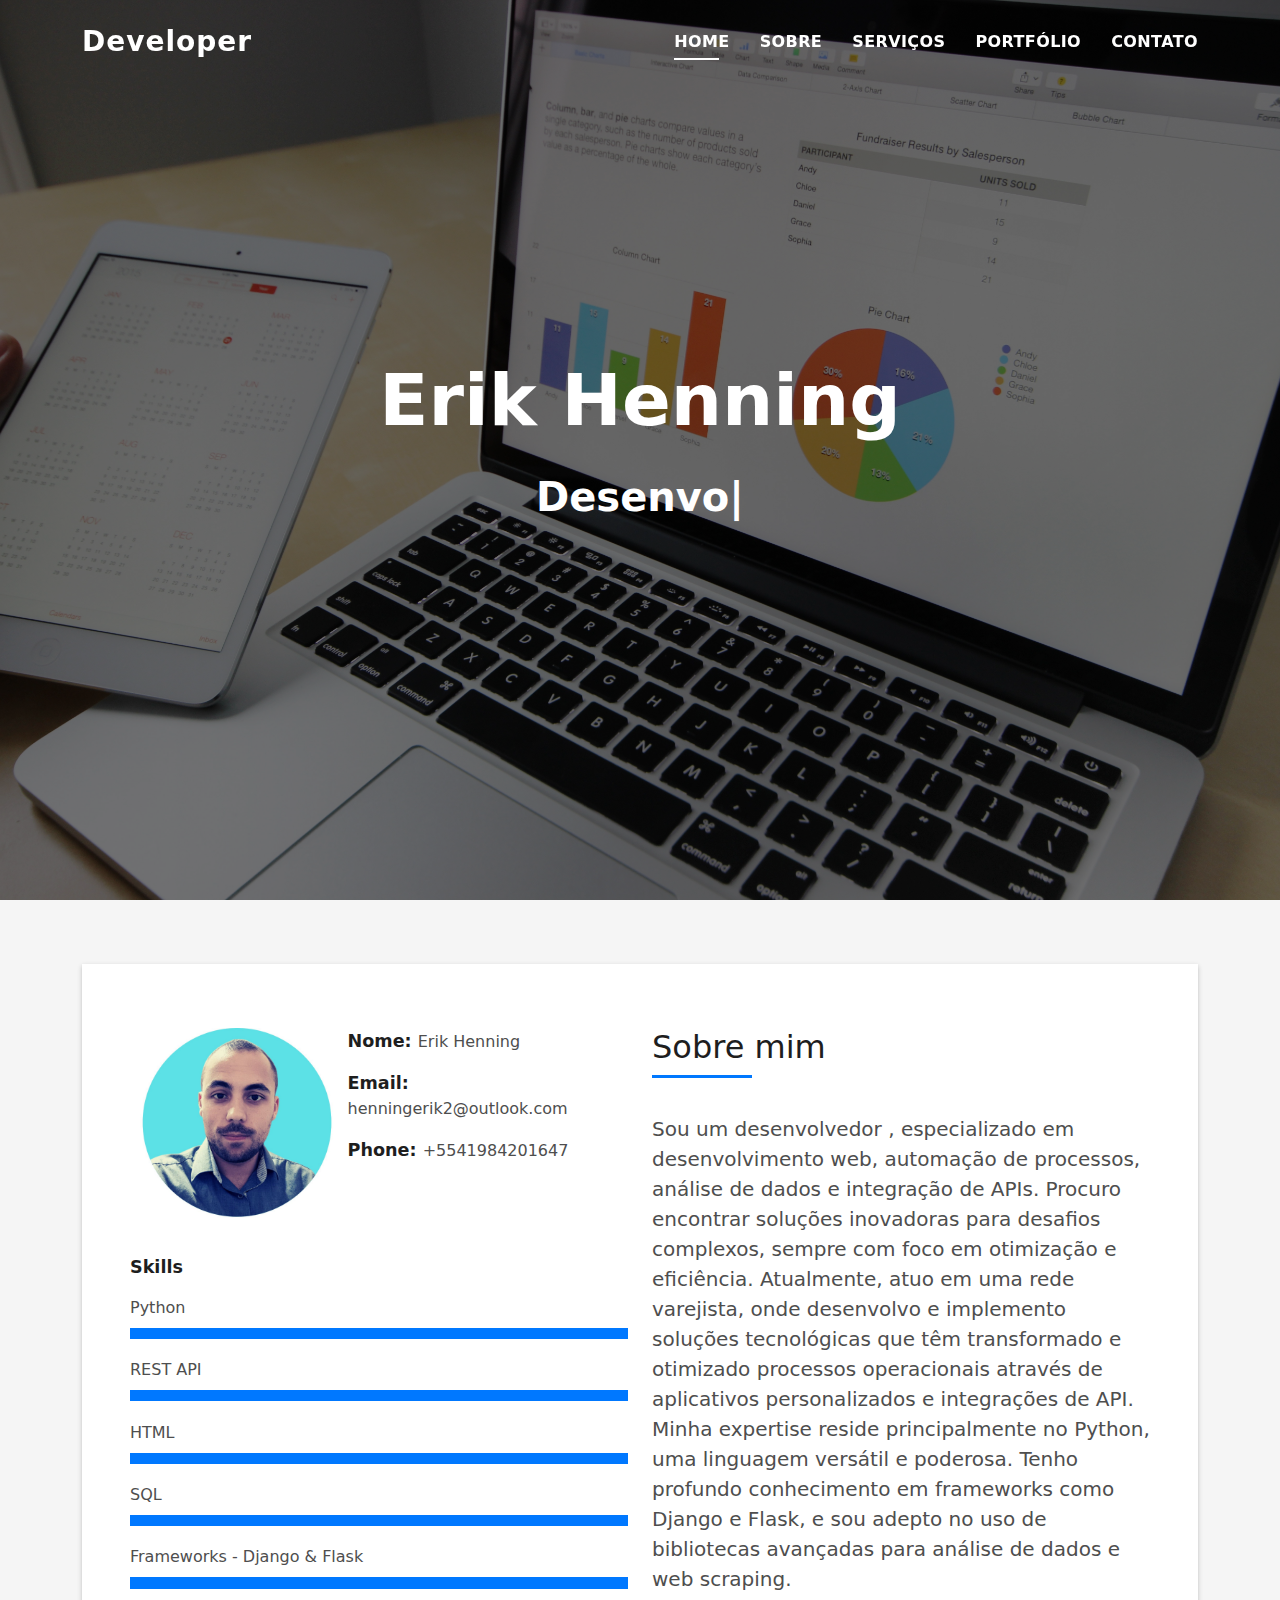
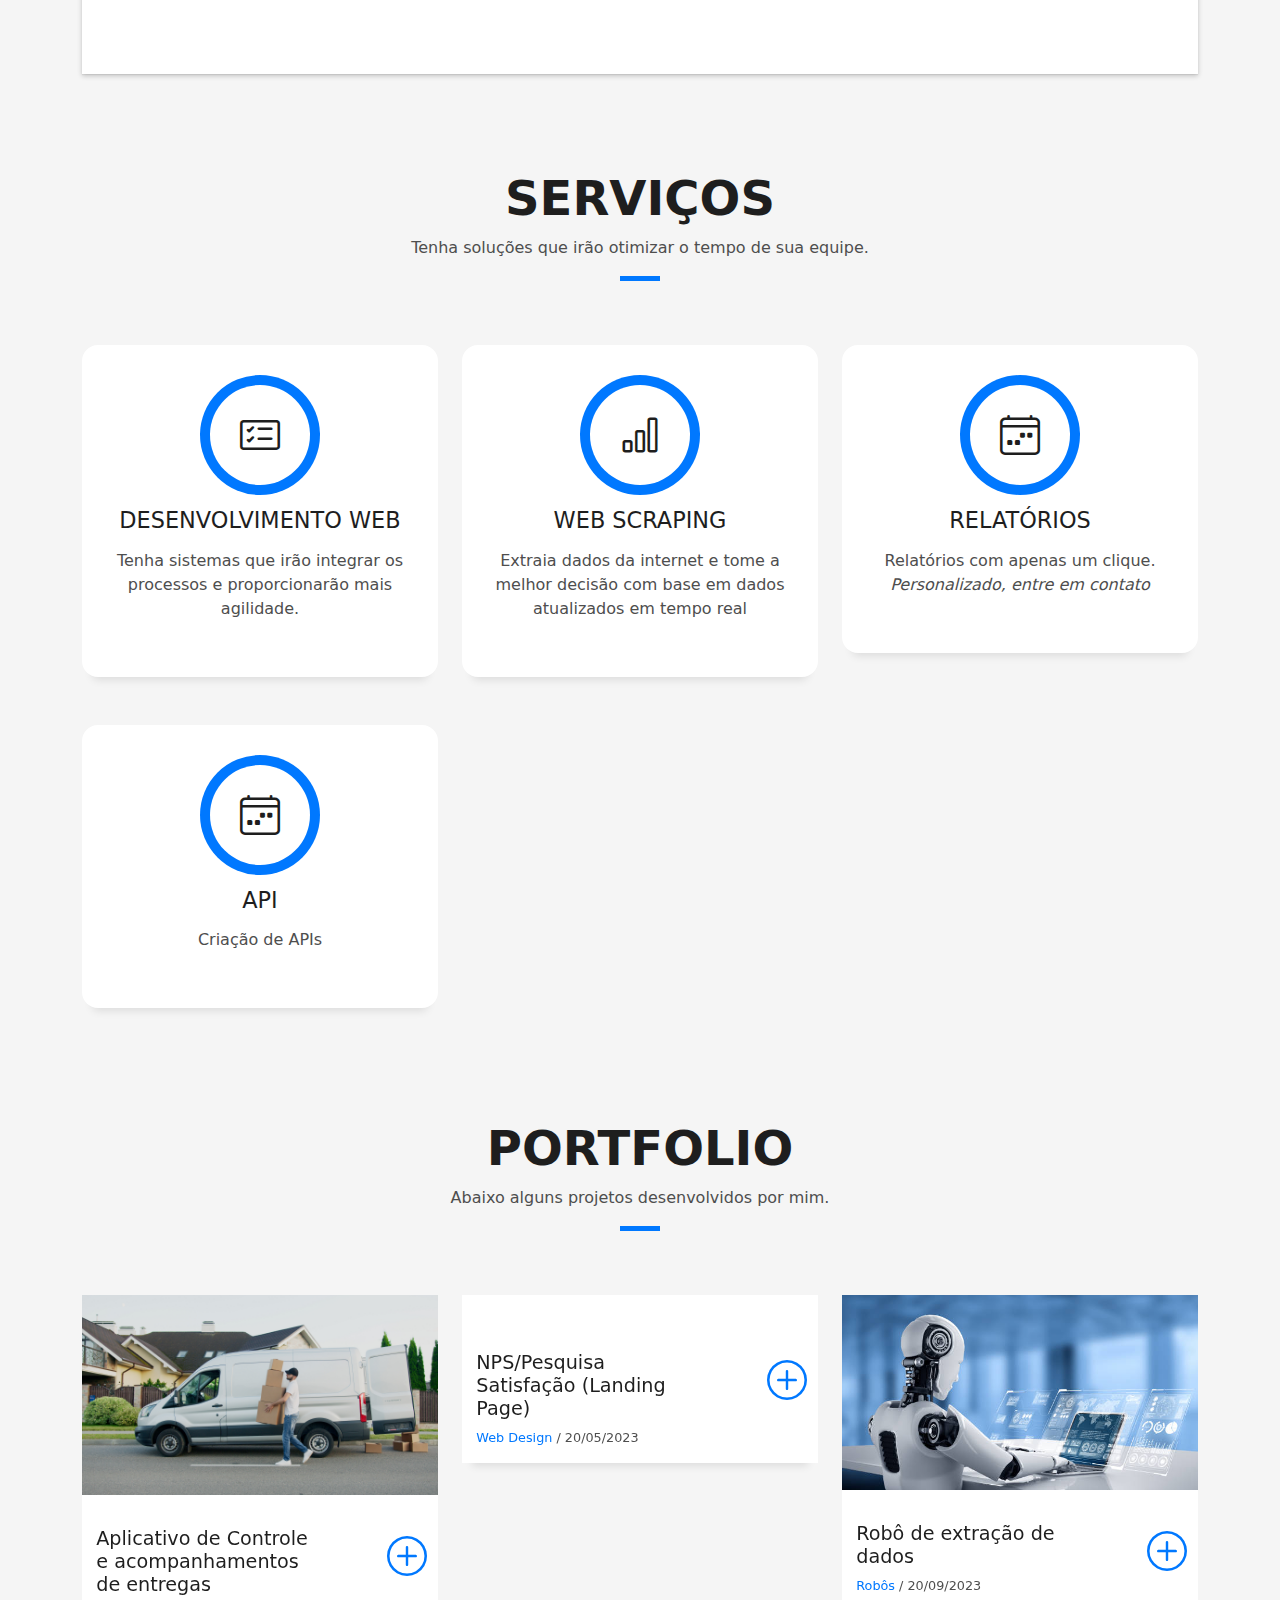
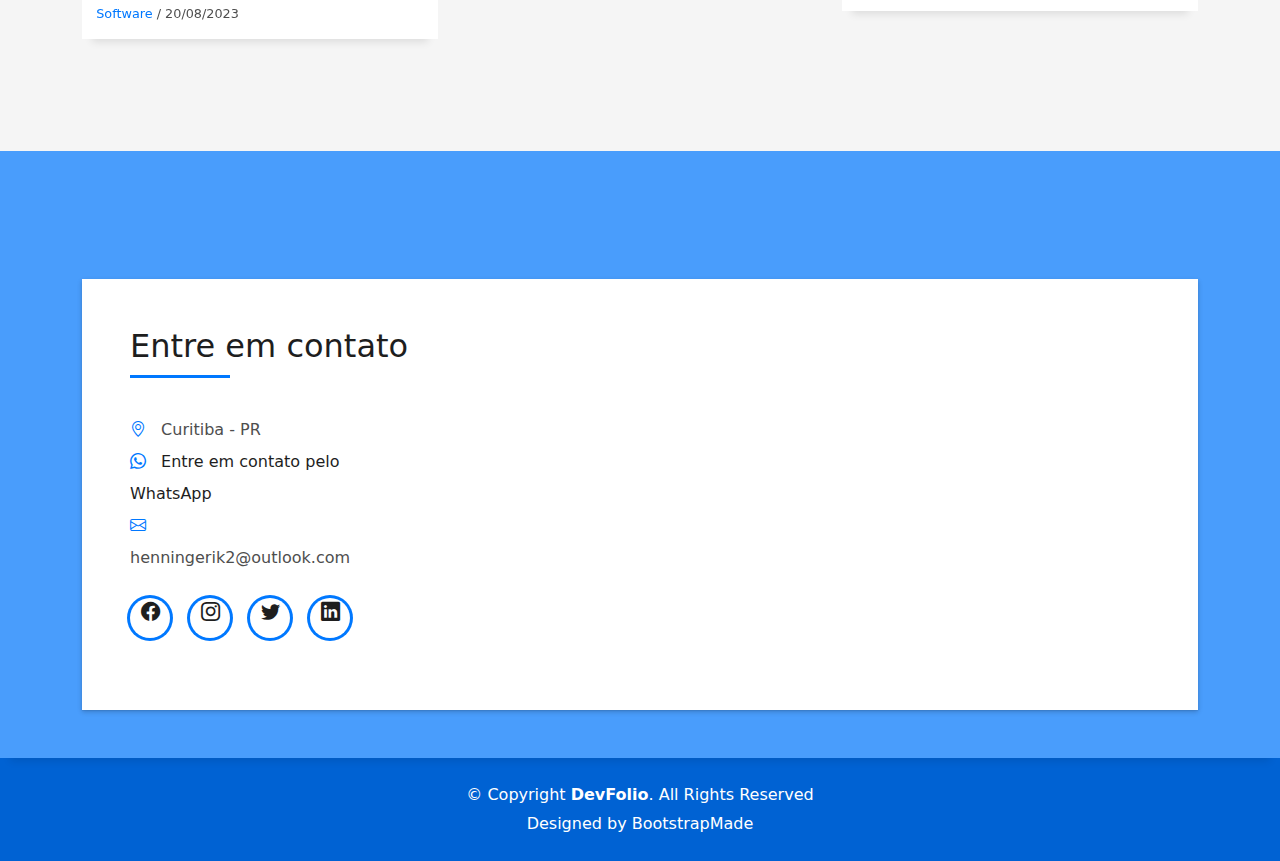
==== index.html @ 0f792263 "first commit" ====
<!DOCTYPE html>
<html lang="en">

<head>
  <meta charset="utf-8">
  <meta content="width=device-width, initial-scale=1.0" name="viewport">

  <title>Erik Henning</title>
  <meta content="" name="description">
  <meta content="" name="keywords">

  <!-- Favicons -->
  <link href="assets/img/favicon.png" rel="icon">
  <link href="assets/img/apple-touch-icon.png" rel="apple-touch-icon">

  <!-- Vendor CSS Files -->
  <link href="assets/vendor/bootstrap/css/bootstrap.min.css" rel="stylesheet">
  <link href="assets/vendor/bootstrap-icons/bootstrap-icons.css" rel="stylesheet">
  <link href="assets/vendor/glightbox/css/glightbox.min.css" rel="stylesheet">
  <link href="assets/vendor/swiper/swiper-bundle.min.css" rel="stylesheet">

  <!-- Template Main CSS File -->
  <link href="assets/css/style.css" rel="stylesheet">

  <!-- =======================================================
  * Template Name: DevFolio
  * Updated: Sep 18 2023 with Bootstrap v5.3.2
  * Template URL: https://bootstrapmade.com/devfolio-bootstrap-portfolio-html-template/
  * Author: BootstrapMade.com
  * License: https://bootstrapmade.com/license/
  ======================================================== -->
</head>

<body>

  <!-- ======= Header ======= -->
  <header id="header" class="fixed-top">
    <div class="container d-flex align-items-center justify-content-between">

      <h1 class="logo"><a href="index.html">Developer</a></h1>
      <!-- Uncomment below if you prefer to use an image logo -->
      <!-- <a href="index.html" class="logo"><img src="assets/img/logo.png" alt="" class="img-fluid"></a>-->

      <nav id="navbar" class="navbar">
        <ul>
          <li><a class="nav-link scrollto active" href="#hero">Home</a></li>
          <li><a class="nav-link scrollto" href="#about">Sobre</a></li>
          <li><a class="nav-link scrollto" href="#services">Serviços</a></li>
          <li><a class="nav-link scrollto " href="#work">Portfólio</a></li>
          <li><a class="nav-link scrollto" href="#contact">Contato</a></li>
        </ul>
        <i class="bi bi-list mobile-nav-toggle"></i>
      </nav><!-- .navbar -->

    </div>
  </header><!-- End Header -->

  <!-- ======= Hero Section ======= -->
  <div id="hero" class="hero route bg-image" style="background-image: url(assets/img/background_image.jpg)">
    <div class="overlay-itro"></div>
    <div class="hero-content display-table">
      <div class="table-cell">
        <div class="container">
          <!--<p class="display-6 color-d">Hello, world!</p>-->
          <h1 class="hero-title mb-4">Erik Henning</h1>
          <p class="hero-subtitle"><span class="typed" data-typed-items="Desenvolvimento de Softwares, Automações, Web Scraping"></span></p>
          <!-- <p class="pt-3"><a class="btn btn-primary btn js-scroll px-4" href="#about" role="button">Learn More</a></p> -->
        </div>
      </div>
    </div>
  </div><!-- End Hero Section -->

  <main id="main">

    <!-- ======= About Section ======= -->
    <section id="about" class="about-mf sect-pt4 route">
      <div class="container">
        <div class="row">
          <div class="col-sm-12">
            <div class="box-shadow-full">
              <div class="row">
                <div class="col-md-6">
                  <div class="row">
                    <div class="col-sm-6 col-md-5">
                      <div class="about-img">
                        <img src="assets/img/erik_foto.jpg" class="img-fluid rounded b-shadow-a" alt="">
                      </div>
                    </div>
                    <div class="col-sm-6 col-md-7">
                      <div class="about-info">
                        <p><span class="title-s">Nome: </span> <span>Erik Henning</span></p>
                        <p><span class="title-s">Email: </span> <span>henningerik2@outlook.com</span></p>
                        <p><span class="title-s">Phone: </span> <span>+5541984201647</span></p>
                      </div>
                    </div>
                  </div>
                  <div class="skill-mf">
                    <p class="title-s">Skills</p>
                    <span>Python</span> <span class="pull-right"></span>
                    <div class="progress">
                      <div class="progress-bar" role="progressbar" style="width: 100%;" aria-valuenow="100" aria-valuemin="0" aria-valuemax="100"></div>
                    </div>
                    <span>REST API</span> <span class="pull-right"></span>
                    <div class="progress">
                      <div class="progress-bar" role="progressbar" style="width: 100%" aria-valuenow="75" aria-valuemin="0" aria-valuemax="100"></div>
                    </div>
                    <span>HTML</span> <span class="pull-right"></span>
                    <div class="progress">
                      <div class="progress-bar" role="progressbar" style="width: 100%" aria-valuenow="50" aria-valuemin="0" aria-valuemax="100"></div>
                    </div>
                    <span>SQL</span> <span class="pull-right"></span>
                    <div class="progress">
                      <div class="progress-bar" role="progressbar" style="width: 100%;" aria-valuenow="100" aria-valuemin="0" aria-valuemax="100"></div>
                    </div>
                    <span>Frameworks - Django & Flask</span> <span class="pull-right"></span>
                    <div class="progress">
                      <div class="progress-bar" role="progressbar" style="width: 100%" aria-valuenow="90" aria-valuemin="0" aria-valuemax="100"></div>
                    </div>
                  </div>
                </div>
                <div class="col-md-6">
                  <div class="about-me pt-4 pt-md-0">
                    <div class="title-box-2">
                      <h5 class="title-left">
                        Sobre mim
                      </h5>
                    </div>
                    <p class="lead">
                      Sou um desenvolvedor , especializado em desenvolvimento web, automação de processos, análise de dados e integração de APIs. Procuro encontrar soluções inovadoras para desafios complexos, sempre com foco em otimização e eficiência.
                      Atualmente, atuo em uma rede varejista, onde desenvolvo e implemento soluções tecnológicas que têm transformado e otimizado processos operacionais através de aplicativos personalizados e integrações de API.
                      Minha expertise reside principalmente no Python, uma linguagem versátil e poderosa. Tenho profundo conhecimento em frameworks como Django e Flask, e sou adepto no uso de bibliotecas avançadas para análise de dados e web scraping.
                    </p>
                    
                    
                  </div>
                </div>
              </div>
            </div>
          </div>
        </div>
      </div>
    </section><!-- End About Section -->

    <!-- ======= Services Section ======= -->
    <section id="services" class="services-mf pt-5 route">
      <div class="container">
        <div class="row">
          <div class="col-sm-12">
            <div class="title-box text-center">
              <h3 class="title-a">
                Serviços
              </h3>
              <p class="subtitle-a">
                Tenha soluções que irão otimizar o tempo de sua equipe.
              </p>
              <div class="line-mf"></div>
            </div>
          </div>
        </div>
        <div class="row">
          
          <div class="col-md-4">
            <div class="service-box">
              <div class="service-ico">
                <span class="ico-circle"><i class="bi bi-card-checklist"></i></span>
              </div>
              <div class="service-content">
                <h2 class="s-title">Desenvolvimento Web</h2>
                <p class="s-description text-center">
                  Tenha sistemas que irão integrar os processos e proporcionarão mais agilidade. 
                </p>
              </div>
            </div>
          </div>
          <div class="col-md-4">
            <div class="service-box">
              <div class="service-ico">
                <span class="ico-circle"><i class="bi bi-bar-chart"></i></span>
              </div>
              <div class="service-content">
                <h2 class="s-title">Web Scraping</h2>
                <p class="s-description text-center">
                  Extraia dados da internet e tome a melhor decisão com base em 
                  dados atualizados em tempo real
                </p>
              </div>
            </div>
          </div>
          
        
          <div class="col-md-4">
            <div class="service-box">
              <div class="service-ico">
                <span class="ico-circle"><i class="bi bi-calendar4-week"></i></span>
              </div>
              <div class="service-content">
                <h2 class="s-title">Relatórios</h2>
                <p class="s-description text-center">
                  Relatórios com apenas um clique.<br>
                  <i>Personalizado, entre em contato</i>
                </p>
              </div>
            </div>
          </div>

          <div class="col-md-4">
            <div class="service-box">
              <div class="service-ico">
                <span class="ico-circle"><i class="bi bi-calendar4-week"></i></span>
              </div>
              <div class="service-content">
                <h2 class="s-title">API</h2>
                <p class="s-description text-center">
                  Criação de APIs
                </p>
              </div>
            </div>
          </div>


        </div>
      </div>
    </section><!-- End Services Section -->

    <!--  
    <div class="section-counter paralax-mf bg-image" style="background-image: url(assets/img/counters-bg.jpg)">
      <div class="overlay-mf"></div>
      <div class="container position-relative">
        <div class="row">
          <div class="col-sm-3 col-lg-3">
            <div class="counter-box counter-box pt-4 pt-md-0">
              <div class="counter-ico">
                <span class="ico-circle"><i class="bi bi-check"></i></span>
              </div>
              <div class="counter-num">
                <p data-purecounter-start="0" data-purecounter-end="450" data-purecounter-duration="1" class="counter purecounter"></p>
                <span class="counter-text">WORKS COMPLETED</span>
              </div>
            </div>
          </div>
          <div class="col-sm-3 col-lg-3">
            <div class="counter-box pt-4 pt-md-0">
              <div class="counter-ico">
                <span class="ico-circle"><i class="bi bi-journal-richtext"></i></span>
              </div>
              <div class="counter-num">
                <p data-purecounter-start="0" data-purecounter-end="25" data-purecounter-duration="1" class="counter purecounter"></p>
                <span class="counter-text">YEARS OF EXPERIENCE</span>
              </div>
            </div>
          </div>
          <div class="col-sm-3 col-lg-3">
            <div class="counter-box pt-4 pt-md-0">
              <div class="counter-ico">
                <span class="ico-circle"><i class="bi bi-people"></i></span>
              </div>
              <div class="counter-num">
                <p data-purecounter-start="0" data-purecounter-end="550" data-purecounter-duration="1" class="counter purecounter"></p>
                <span class="counter-text">TOTAL CLIENTS</span>
              </div>
            </div>
          </div>
          <div class="col-sm-3 col-lg-3">
            <div class="counter-box pt-4 pt-md-0">
              <div class="counter-ico">
                <span class="ico-circle"><i class="bi bi-award"></i></span>
              </div>
              <div class="counter-num">
                <p data-purecounter-start="0" data-purecounter-end="48" data-purecounter-duration="1" class="counter purecounter"></p>
                <span class="counter-text">AWARD WON</span>
              </div>
            </div>
          </div>
        </div>
      </div>
    </div> -->

    <!-- ======= Portfolio Section ======= -->
    <section id="work" class="portfolio-mf sect-pt4 route">
      <div class="container">
        <div class="row">
          <div class="col-sm-12">
            <div class="title-box text-center">
              <h3 class="title-a">
                Portfolio
              </h3>
              <p class="subtitle-a">
                Abaixo alguns projetos desenvolvidos por mim.
              </p>
              <div class="line-mf"></div>
            </div>
          </div>
        </div>
        <div class="row">
          <div class="col-md-4">
            <div class="work-box">
              <a href="assets/img/pexels-artem-podrez-5025669.jpg" data-gallery="portfolioGallery" class="portfolio-lightbox">
                <div class="work-img">
                  <img src="assets/img/pexels-artem-podrez-5025669.jpg" alt="" class="img-fluid">
                </div>
              </a>
              <div class="work-content">
                <div class="row">
                  <div class="col-sm-8">
                    <h2 class="w-title">Aplicativo de Controle e acompanhamentos de entregas</h2>
                    <div class="w-more">
                      <span class="w-ctegory">Software</span> / <span class="w-date">20/08/2023</span>
                    </div>
                  </div>
                  <div class="col-sm-4">
                    <div class="w-like">
                      <a href="portfolio-appfrota.html"> <span class="bi bi-plus-circle"></span></a>
                    </div>
                  </div>
                </div>
              </div>
            </div>
          </div>
          <div class="col-md-4">
            <div class="work-box">
              <a href="assets/img/pesquisa.jpg" data-gallery="portfolioGallery" class="portfolio-lightbox">
                <div class="work-img">
                  <img src="assets/img/pesquisa.jpg" alt="" class="img-fluid">
                </div>
              </a>
              <div class="work-content">
                <div class="row">
                  <div class="col-sm-8">
                    <h2 class="w-title">NPS/Pesquisa Satisfação (Landing Page)</h2>
                    <div class="w-more">
                      <span class="w-ctegory">Web Design</span> / <span class="w-date">20/05/2023</span>
                    </div>
                  </div>
                  <div class="col-sm-4">
                    <div class="w-like">
                      <a href="portfolio-nps.html"> <span class="bi bi-plus-circle"></span></a>
                    </div>
                  </div>
                </div>
              </div>
            </div>
          </div>
          <div class="col-md-4">
            <div class="work-box">
              <a href="assets/img/robo.jpg" data-gallery="portfolioGallery" class="portfolio-lightbox">
                <div class="work-img">
                  <img src="assets/img/robo.jpg" alt="" class="img-fluid">
                </div>
              </a>
              <div class="work-content">
                <div class="row">
                  <div class="col-sm-8">
                    <h2 class="w-title">Robô de extração de dados</h2>
                    <div class="w-more">
                      <span class="w-ctegory">Robôs</span> / <span class="w-date">20/09/2023</span>
                    </div>
                  </div>
                  <div class="col-sm-4">
                    <div class="w-like">
                      <a href="portfolio-robo.html"> <span class="bi bi-plus-circle"></span></a>
                    </div>
                  </div>
                </div>
              </div>
            </div>
          </div>
          <!--
          <div class="col-md-4">
            <div class="work-box">
              <a href="assets/img/work-4.jpg" data-gallery="portfolioGallery" class="portfolio-lightbox">
                <div class="work-img">
                  <img src="assets/img/work-4.jpg" alt="" class="img-fluid">
                </div>
              </a>
              <div class="work-content">
                <div class="row">
                  <div class="col-sm-8">
                    <h2 class="w-title">Bindo Laro Cado</h2>
                    <div class="w-more">
                      <span class="w-ctegory">Web Design</span> / <span class="w-date">18 Sep. 2018</span>
                    </div>
                  </div>
                  <div class="col-sm-4">
                    <div class="w-like">
                      <a href="portfolio-details.html"> <span class="bi bi-plus-circle"></span></a>
                    </div>
                  </div>
                </div>
              </div>
            </div>
          </div>-->
          <!--
          <div class="col-md-4">
            <div class="work-box">
              <a href="assets/img/work-5.jpg" data-gallery="portfolioGallery" class="portfolio-lightbox">
                <div class="work-img">
                  <img src="assets/img/work-5.jpg" alt="" class="img-fluid">
                </div>
              </a>
              <div class="work-content">
                <div class="row">
                  <div class="col-sm-8">
                    <h2 class="w-title">Studio Lena Mado</h2>
                    <div class="w-more">
                      <span class="w-ctegory">Web Design</span> / <span class="w-date">18 Sep. 2018</span>
                    </div>
                  </div>
                  <div class="col-sm-4">
                    <div class="w-like">
                      <a href="portfolio-details.html"> <span class="bi bi-plus-circle"></span></a>
                    </div>
                  </div>
                </div>
              </div>
            </div>
          </div>-->
          <!--
          <div class="col-md-4">
            <div class="work-box">
              <a href="assets/img/work-6.jpg" data-gallery="portfolioGallery" class="portfolio-lightbox">
                <div class="work-img">
                  <img src="assets/img/work-6.jpg" alt="" class="img-fluid">
                </div>
              </a>
              <div class="work-content">
                <div class="row">
                  <div class="col-sm-8">
                    <h2 class="w-title">Studio Big Bang</h2>
                    <div class="w-more">
                      <span class="w-ctegory">Web Design</span> / <span class="w-date">18 Sep. 2017</span>
                    </div>
                  </div>
                  <div class="col-sm-4">
                    <div class="w-like">
                      <a href="portfolio-details.html"> <span class="bi bi-plus-circle"></span></a>
                    </div>
                  </div>
                </div>
              </div>
            </div>
          </div>-->

        </div>
      </div>
    </section><!-- End Portfolio Section -->

    <!-- 
    <div class="testimonials paralax-mf bg-image" style="background-image: url(assets/img/overlay-bg.jpg)">
      <div class="overlay-mf"></div>
      <div class="container">
        <div class="row">
          <div class="col-md-12">

            <div class="testimonials-slider swiper" data-aos="fade-up" data-aos-delay="100">
              <div class="swiper-wrapper">

                <div class="swiper-slide">
                  <div class="testimonial-box">
                    <div class="author-test">
                      <img src="assets/img/testimonial-2.jpg" alt="" class="rounded-circle b-shadow-a">
                      <span class="author">Xavi Alonso</span>
                    </div>
                    <div class="content-test">
                      <p class="description lead">
                        Curabitur arcu erat, accumsan id imperdiet et, porttitor at sem. Lorem ipsum dolor sit amet,
                        consectetur adipiscing elit.
                      </p>
                    </div>
                  </div>
                </div>

                <div class="swiper-slide">
                  <div class="testimonial-box">
                    <div class="author-test">
                      <img src="assets/img/testimonial-4.jpg" alt="" class="rounded-circle b-shadow-a">
                      <span class="author">Marta Socrate</span>
                    </div>
                    <div class="content-test">
                      <p class="description lead">
                        Curabitur arcu erat, accumsan id imperdiet et, porttitor at sem. Lorem ipsum dolor sit amet,
                        consectetur adipiscing elit.
                      </p>
                    </div>
                  </div>
                </div>
              </div>
              <div class="swiper-pagination"></div>
            </div>

           
          
        </div>
          </div>
        </div>
      </div>
    </div> -->

    <!-- 
    <section id="blog" class="blog-mf sect-pt4 route">
      <div class="container">
        <div class="row">
          <div class="col-sm-12">
            <div class="title-box text-center">
              <h3 class="title-a">
                Blog
              </h3>
              <p class="subtitle-a">
                Lorem ipsum, dolor sit amet consectetur adipisicing elit.
              </p>
              <div class="line-mf"></div>
            </div>
          </div>
        </div>
        <div class="row">
          <div class="col-md-4">
            <div class="card card-blog">
              <div class="card-img">
                <a href="blog-single.html"><img src="assets/img/post-1.jpg" alt="" class="img-fluid"></a>
              </div>
              <div class="card-body">
                <div class="card-category-box">
                  <div class="card-category">
                    <h6 class="category">Travel</h6>
                  </div>
                </div>
                <h3 class="card-title"><a href="blog-single.html">See more ideas about Travel</a></h3>
                <p class="card-description">
                  Proin eget tortor risus. Pellentesque in ipsum id orci porta dapibus. Praesent sapien massa, convallis
                  a pellentesque nec,
                  egestas non nisi.
                </p>
              </div>
              <div class="card-footer">
                <div class="post-author">
                  <a href="#">
                    <img src="assets/img/testimonial-2.jpg" alt="" class="avatar rounded-circle">
                    <span class="author">Morgan Freeman</span>
                  </a>
                </div>
                <div class="post-date">
                  <span class="bi bi-clock"></span> 10 min
                </div>
              </div>
            </div>
          </div>
          <div class="col-md-4">
            <div class="card card-blog">
              <div class="card-img">
                <a href="blog-single.html"><img src="assets/img/post-2.jpg" alt="" class="img-fluid"></a>
              </div>
              <div class="card-body">
                <div class="card-category-box">
                  <div class="card-category">
                    <h6 class="category">Web Design</h6>
                  </div>
                </div>
                <h3 class="card-title"><a href="blog-single.html">See more ideas about Travel</a></h3>
                <p class="card-description">
                  Proin eget tortor risus. Pellentesque in ipsum id orci porta dapibus. Praesent sapien massa, convallis
                  a pellentesque nec,
                  egestas non nisi.
                </p>
              </div>
              <div class="card-footer">
                <div class="post-author">
                  <a href="#">
                    <img src="assets/img/testimonial-2.jpg" alt="" class="avatar rounded-circle">
                    <span class="author">Morgan Freeman</span>
                  </a>
                </div>
                <div class="post-date">
                  <span class="bi bi-clock"></span> 10 min
                </div>
              </div>
            </div>
          </div>
          <div class="col-md-4">
            <div class="card card-blog">
              <div class="card-img">
                <a href="blog-single.html"><img src="assets/img/post-3.jpg" alt="" class="img-fluid"></a>
              </div>
              <div class="card-body">
                <div class="card-category-box">
                  <div class="card-category">
                    <h6 class="category">Web Design</h6>
                  </div>
                </div>
                <h3 class="card-title"><a href="blog-single.html">See more ideas about Travel</a></h3>
                <p class="card-description">
                  Proin eget tortor risus. Pellentesque in ipsum id orci porta dapibus. Praesent sapien massa, convallis
                  a pellentesque nec,
                  egestas non nisi.
                </p>
              </div>
              <div class="card-footer">
                <div class="post-author">
                  <a href="#">
                    <img src="assets/img/testimonial-2.jpg" alt="" class="avatar rounded-circle">
                    <span class="author">Morgan Freeman</span>
                  </a>
                </div>
                <div class="post-date">
                  <span class="bi bi-clock"></span> 10 min
                </div>
              </div>
            </div>
          </div>
        </div>
      </div>
    </section>-->

 <!-- ======= Contact Section ======= -->
 <section id="contact" class="paralax-mf footer-paralax bg-image sect-mt4 route" style="background-image: url(assets/img/overlay-bg.jpg)">
  <div class="overlay-mf"></div>
  <div class="container">
    <div class="row">
      <div class="col-sm-12">
        <div class="contact-mf">
          <div id="contact" class="box-shadow-full">
            <div class="row">
              <div class="col-md-6">
                <div class="title-box-2">
                  <h5 class="title-left">
                    Entre em contato
                  </h5>
                </div>
               
              <div class="col-md-6">
                <div class="title-box-2 pt-4 pt-md-0">
                
                </div>
                <div class="more-info">
                  
                  <ul class="list-ico">
                    <li><span class="bi bi-geo-alt"></span> Curitiba - PR</li>
                    <li>
                      <a href="https://api.whatsapp.com/send?phone=5541984201647&text=Ol%C3%A1,%20pode%20me%20ajudar?" target="_blank" rel="noopener noreferrer">
                          <span class="bi bi-whatsapp"></span> Entre em contato pelo WhatsApp
                      </a>
                  </li>                       
                  <li><span class="bi bi-envelope"></span> henningerik2@outlook.com</li>
                  </ul>
                </div>
                <div class="socials">
                  <ul>
                    <li><a href=""><span class="ico-circle" target="_blank"><i class="bi bi-facebook"></i></span></a></li>
                    <li><a href="https://www.instagram.com/erikhenning77/" target="_blank"><span class="ico-circle"><i class="bi bi-instagram"></i></span></a></li>
                    <li><a href="" target="_blank"><span class="ico-circle"><i class="bi bi-twitter"></i></span></a></li>
                    <li><a href="https://www.linkedin.com/in/erik-henning/" target="_blank"><span class="ico-circle"><i class="bi bi-linkedin"></i></span></a></li>
                  </ul>
                </div>
              </div>
            </div>
          </div>
        </div>
      </div>
    </div>
  </div>
</section><!-- End Contact Section -->
   

  </main><!-- End #main -->

  <!-- ======= Footer ======= -->
  <footer>
    <div class="container">
      <div class="row">
        <div class="col-sm-12">
          <div class="copyright-box">
            <p class="copyright">&copy; Copyright <strong>DevFolio</strong>. All Rights Reserved</p>
            <div class="credits">
              <!--
              All the links in the footer should remain intact.
              You can delete the links only if you purchased the pro version.
              Licensing information: https://bootstrapmade.com/license/
              Purchase the pro version with working PHP/AJAX contact form: https://bootstrapmade.com/buy/?theme=DevFolio
            -->
              Designed by <a href="https://bootstrapmade.com/">BootstrapMade</a>
            </div>
          </div>
        </div>
      </div>
    </div>
  </footer><!-- End  Footer -->

  <div id="preloader"></div>
  <a href="#" class="back-to-top d-flex align-items-center justify-content-center"><i class="bi bi-arrow-up-short"></i></a>

  <!-- Vendor JS Files -->
  <script src="assets/vendor/purecounter/purecounter_vanilla.js"></script>
  <script src="assets/vendor/bootstrap/js/bootstrap.bundle.min.js"></script>
  <script src="assets/vendor/glightbox/js/glightbox.min.js"></script>
  <script src="assets/vendor/swiper/swiper-bundle.min.js"></script>
  <script src="assets/vendor/typed.js/typed.umd.js"></script>
  <script src="assets/vendor/php-email-form/validate.js"></script>

  <!-- Template Main JS File -->
  <script src="assets/js/main.js"></script>

</body>

</html>
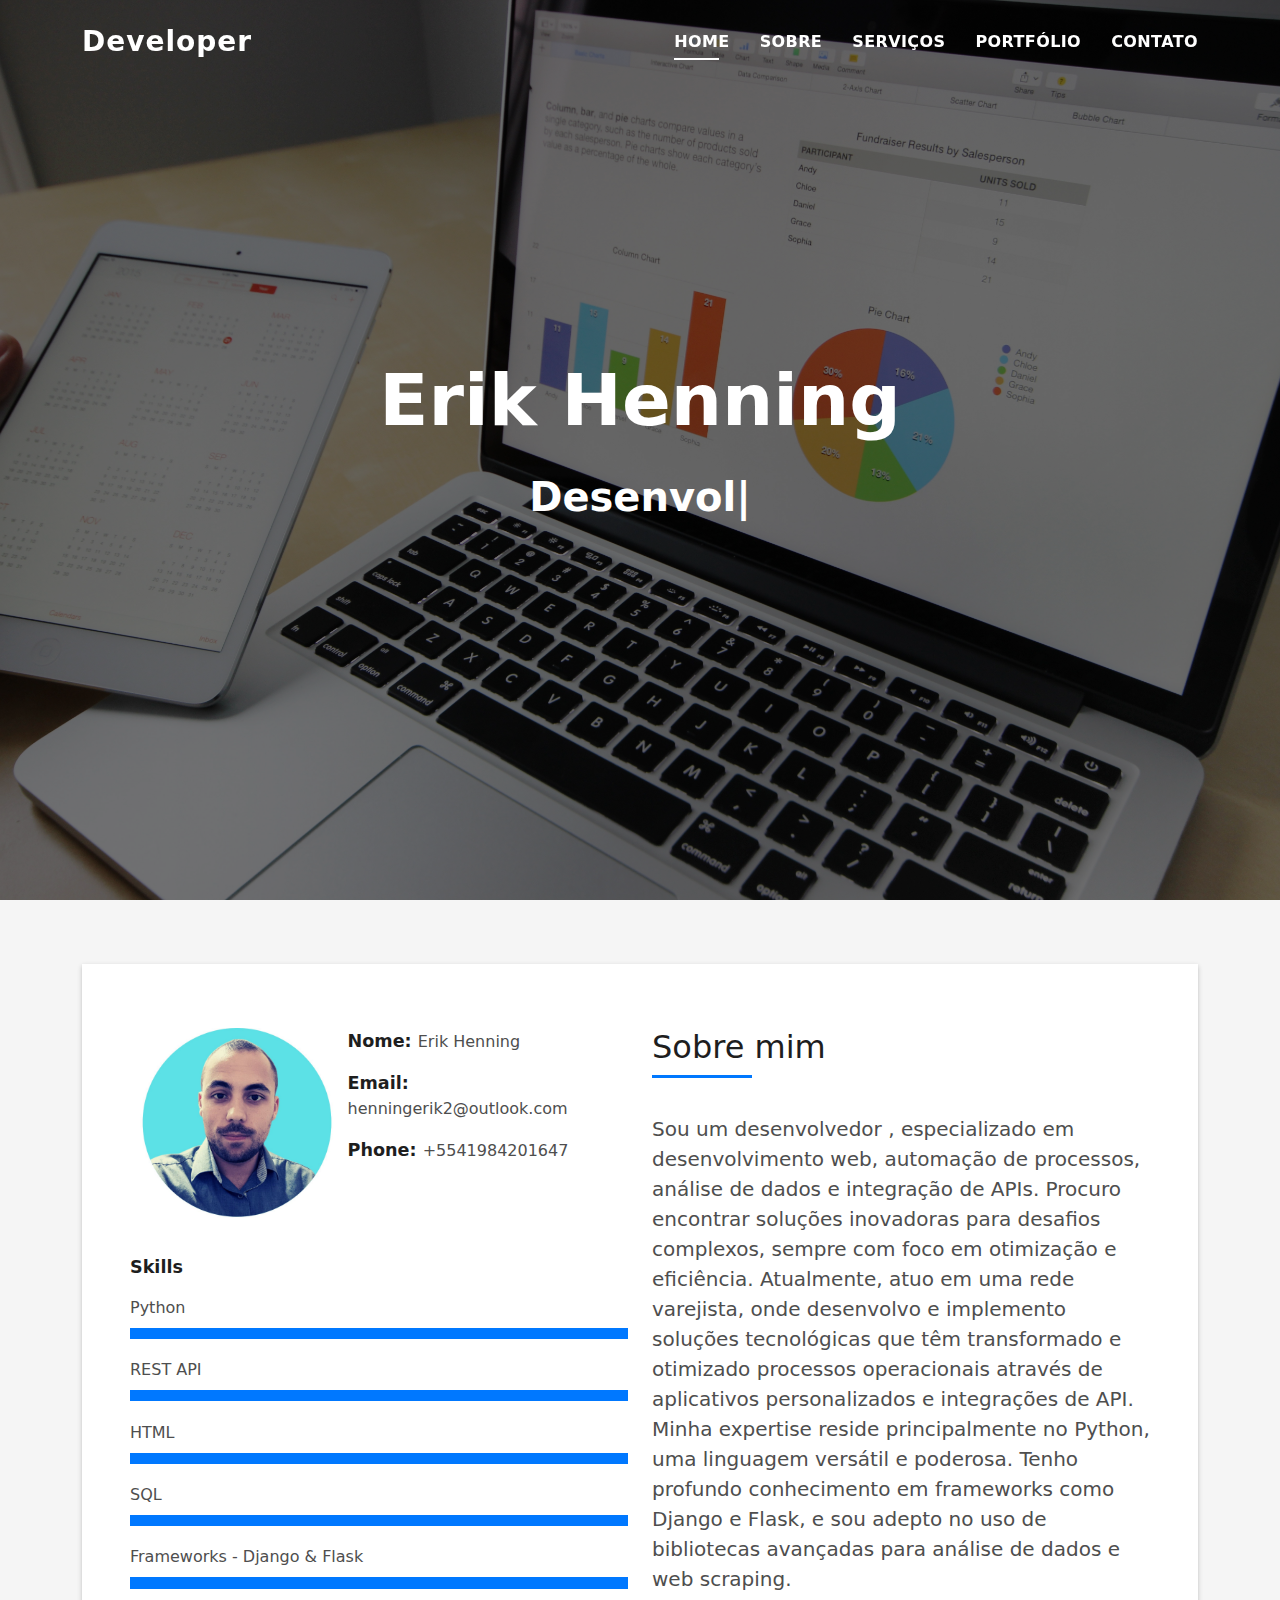
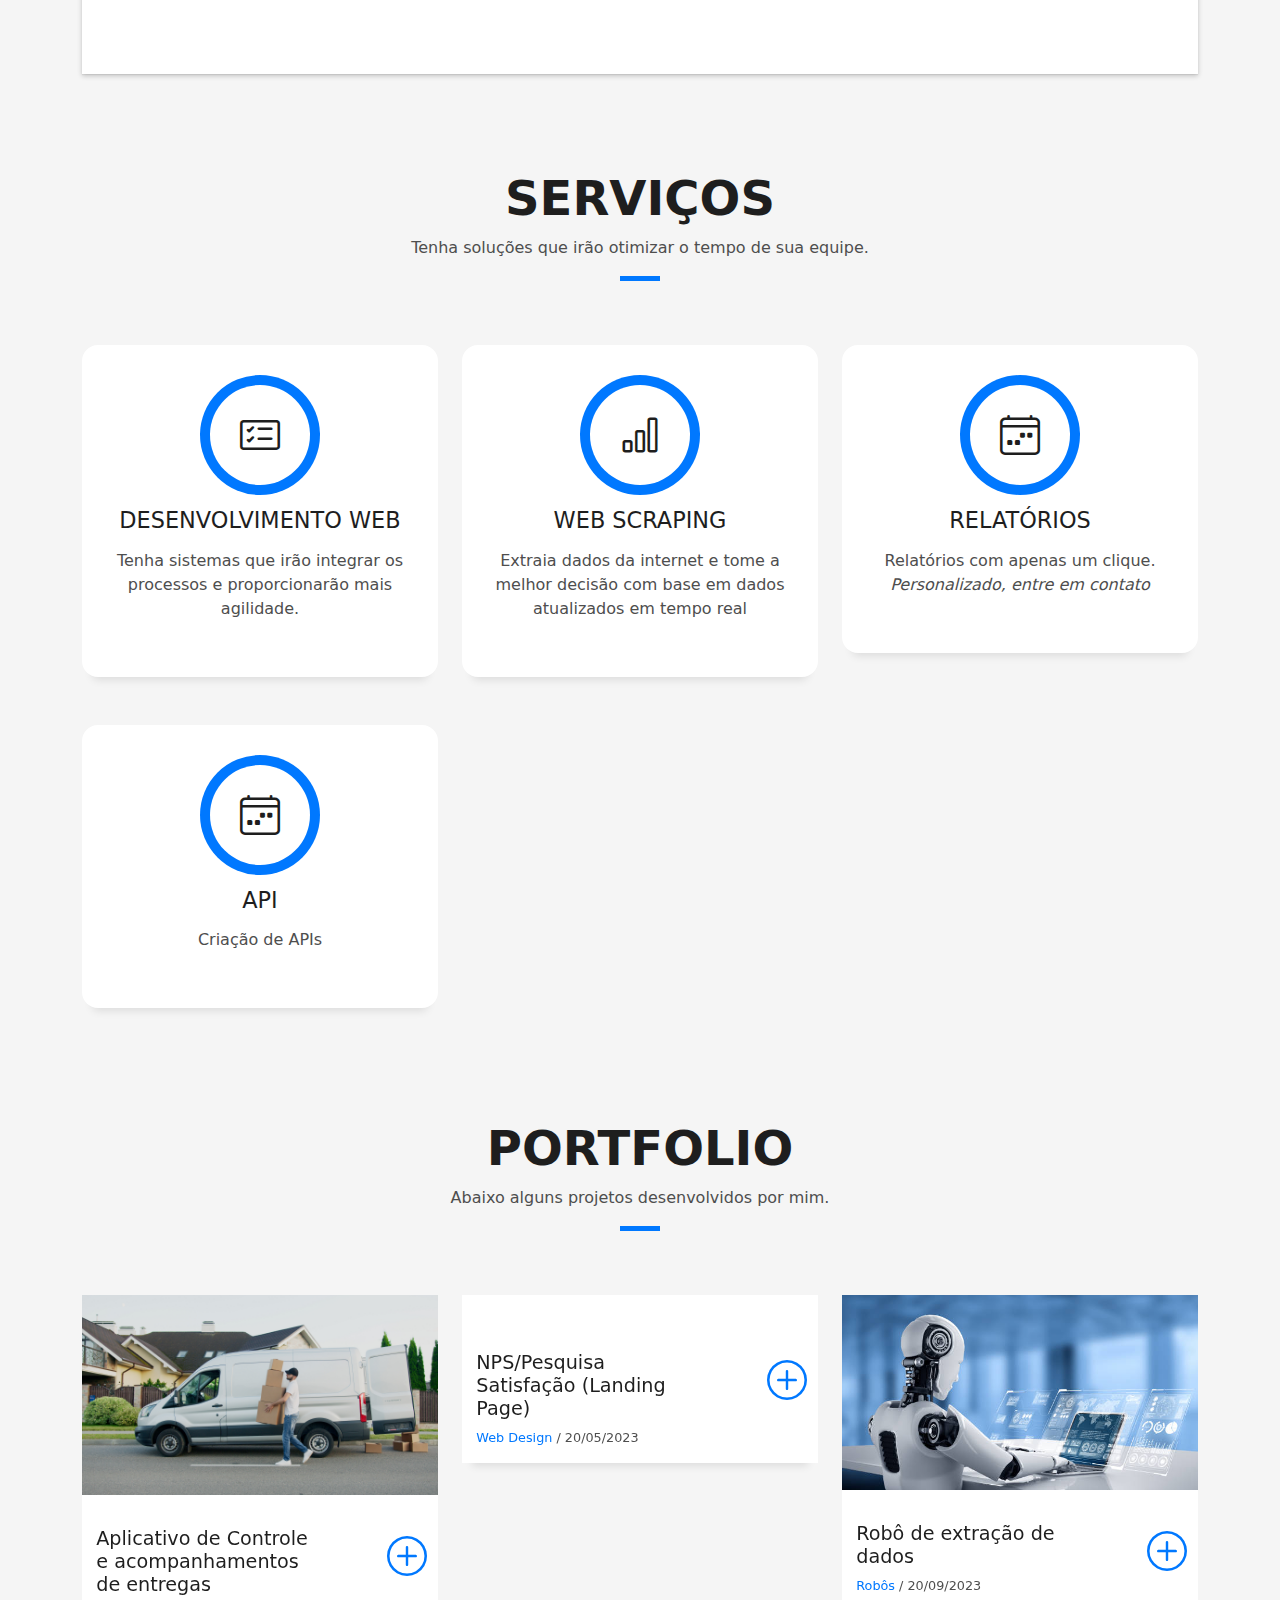
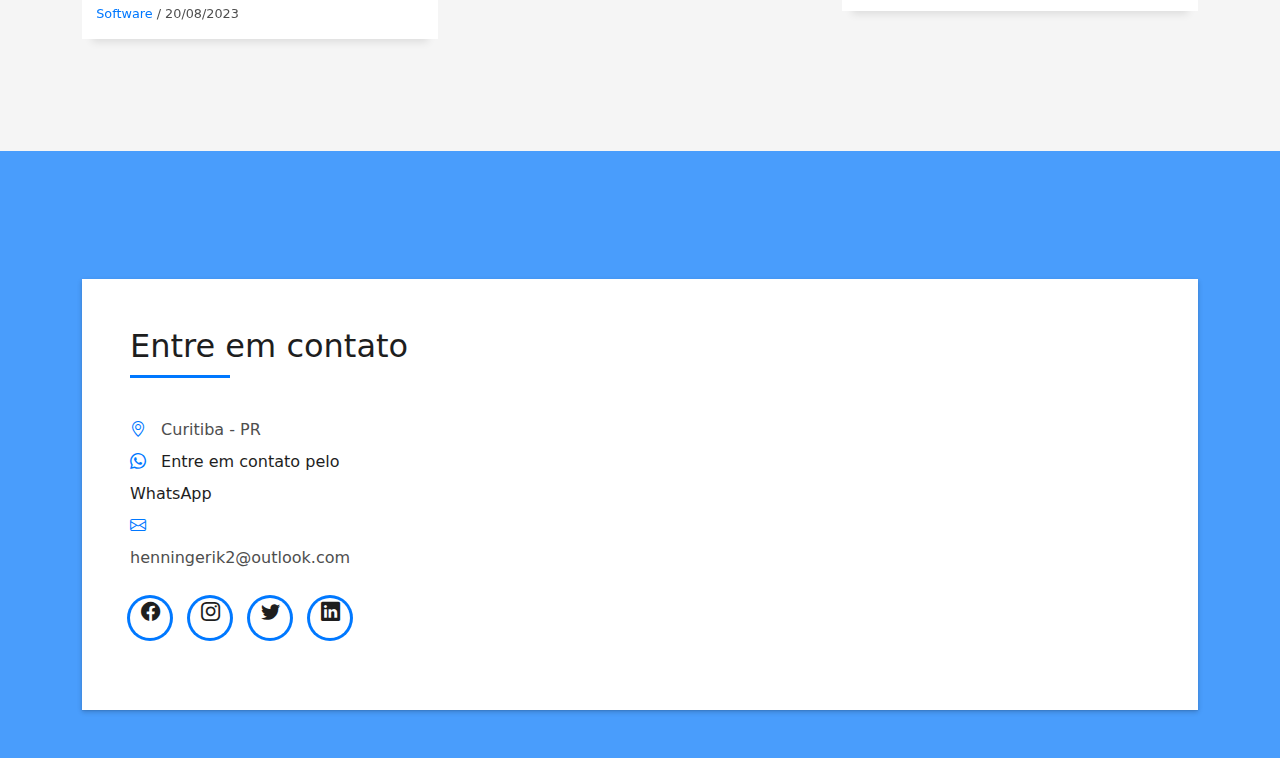
==== commit 5b4fc4a0: "first commit242" ====
--- a/index.html
+++ b/index.html
@@ -662,26 +662,7 @@
   </main><!-- End #main -->
 
   <!-- ======= Footer ======= -->
-  <footer>
-    <div class="container">
-      <div class="row">
-        <div class="col-sm-12">
-          <div class="copyright-box">
-            <p class="copyright">&copy; Copyright <strong>DevFolio</strong>. All Rights Reserved</p>
-            <div class="credits">
-              <!--
-              All the links in the footer should remain intact.
-              You can delete the links only if you purchased the pro version.
-              Licensing information: https://bootstrapmade.com/license/
-              Purchase the pro version with working PHP/AJAX contact form: https://bootstrapmade.com/buy/?theme=DevFolio
-            -->
-              Designed by <a href="https://bootstrapmade.com/">BootstrapMade</a>
-            </div>
-          </div>
-        </div>
-      </div>
-    </div>
-  </footer><!-- End  Footer -->
+  
 
   <div id="preloader"></div>
   <a href="#" class="back-to-top d-flex align-items-center justify-content-center"><i class="bi bi-arrow-up-short"></i></a>
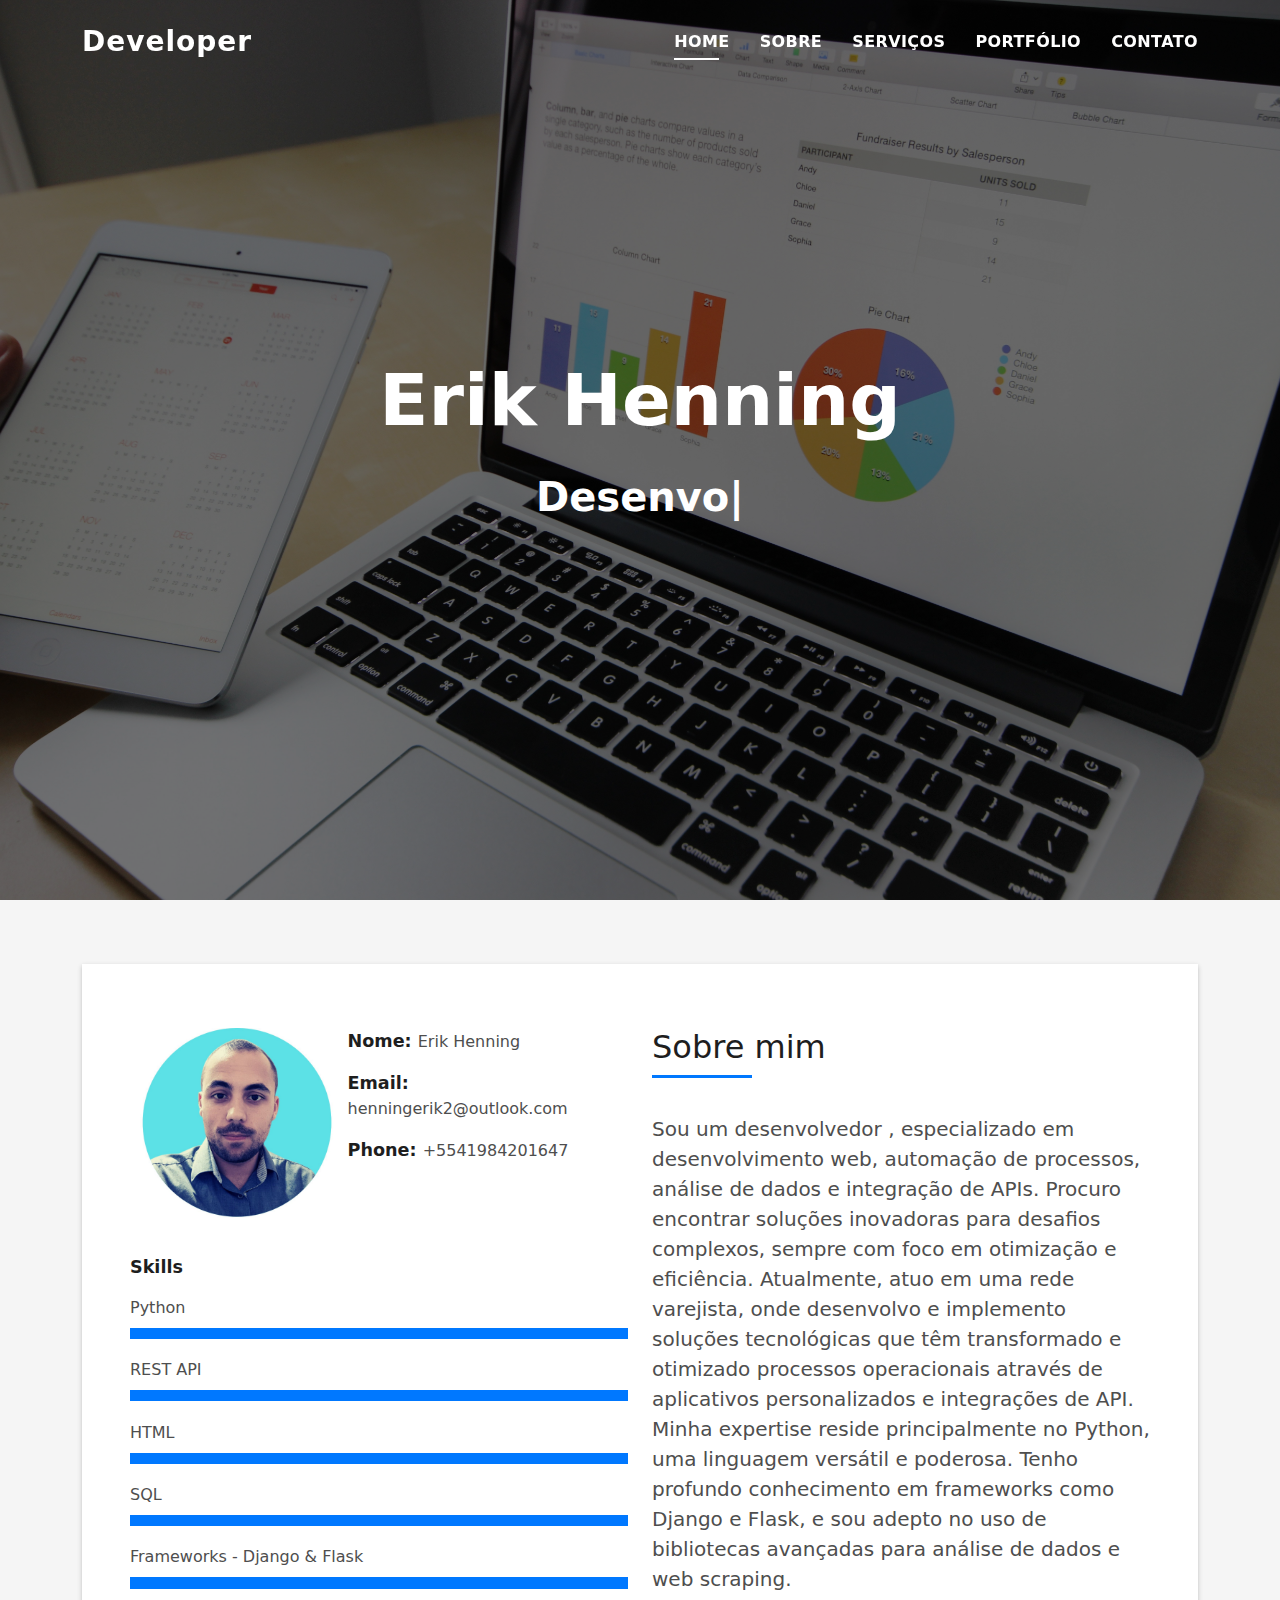
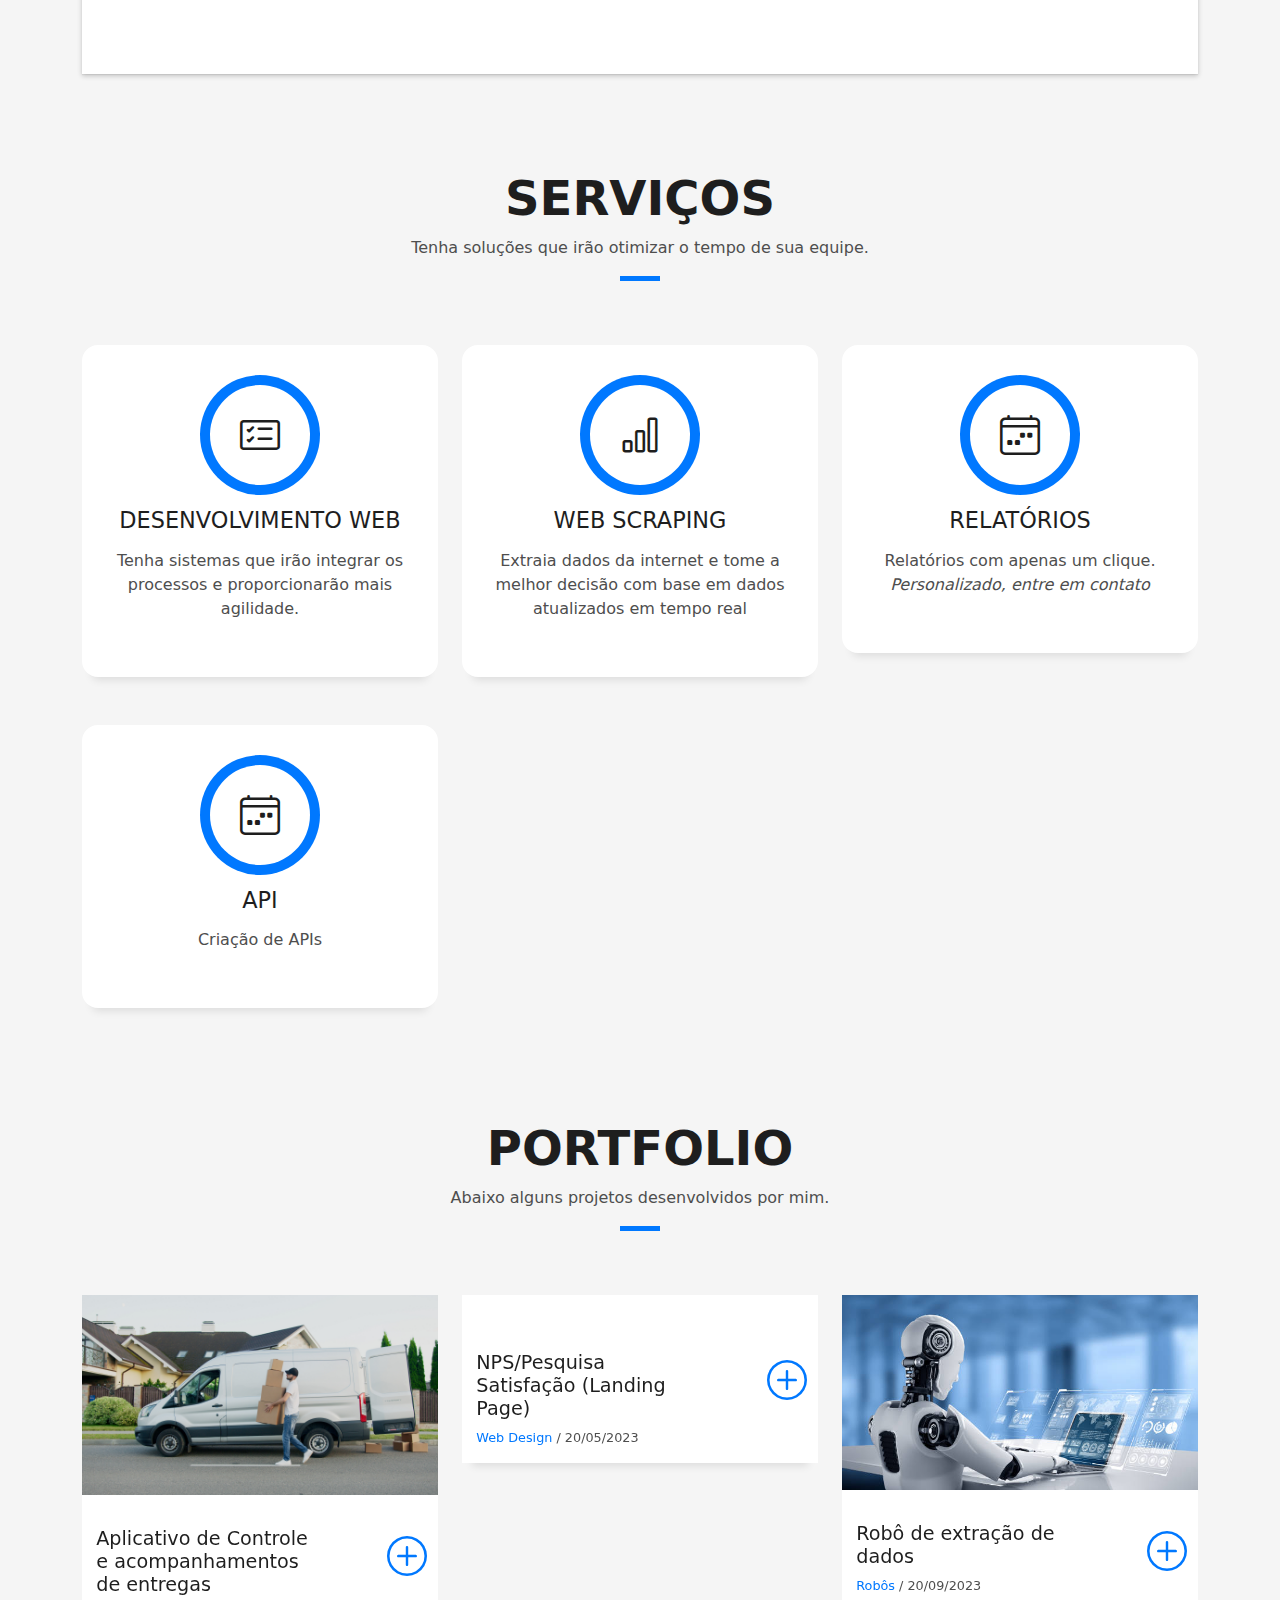
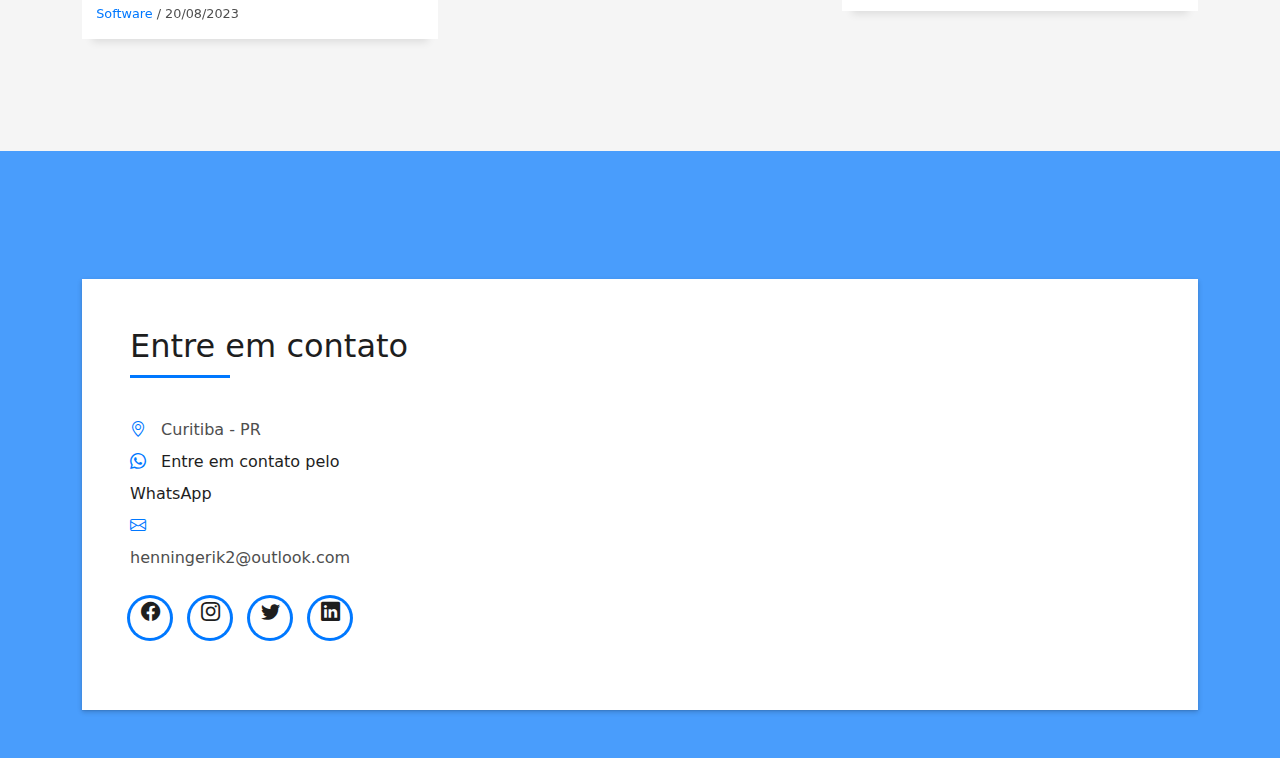
==== commit d9de2b09: "first commit242" ====
--- a/index.html
+++ b/index.html
@@ -11,7 +11,7 @@
 
   <!-- Favicons -->
   <link href="assets/img/favicon.png" rel="icon">
-  <link href="assets/img/apple-touch-icon.png" rel="apple-touch-icon">
+  <!--<link href="assets/img/favicon.png" rel="apple-touch-icon">-->
 
   <!-- Vendor CSS Files -->
   <link href="assets/vendor/bootstrap/css/bootstrap.min.css" rel="stylesheet">
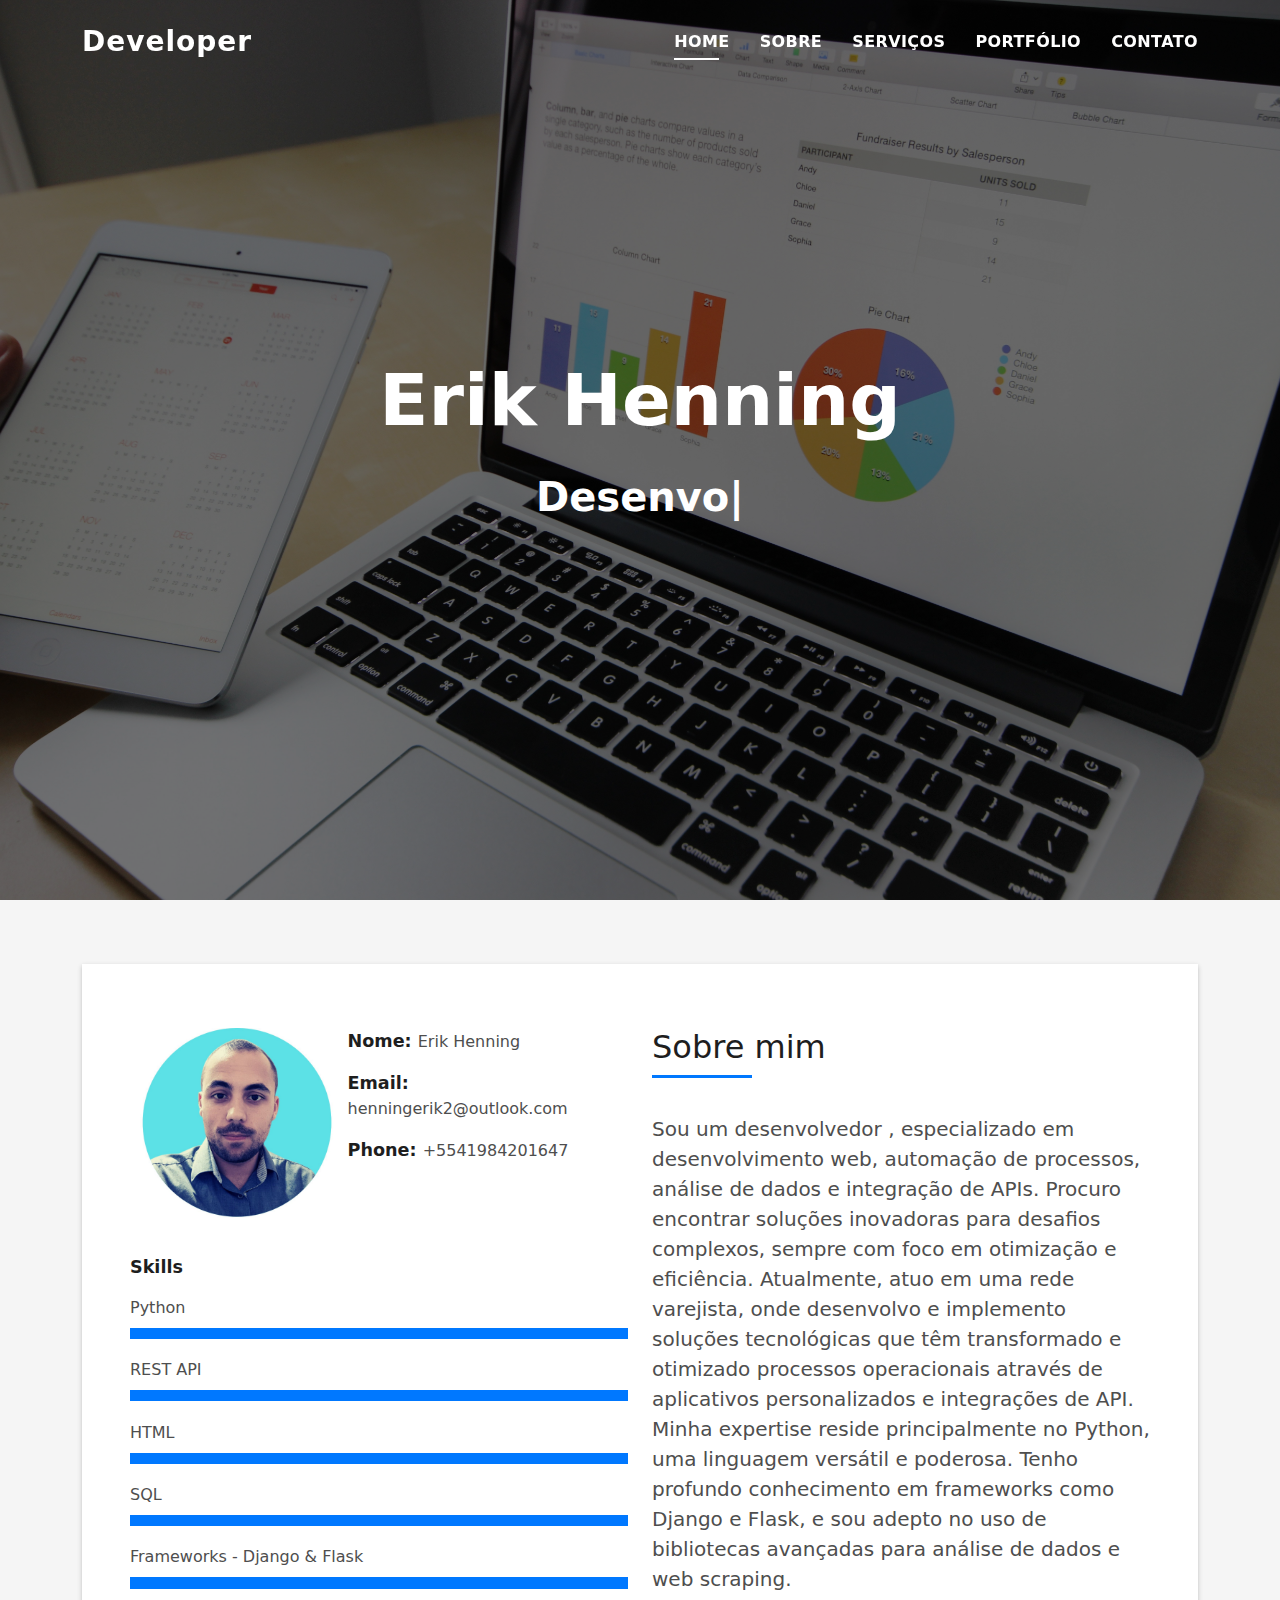
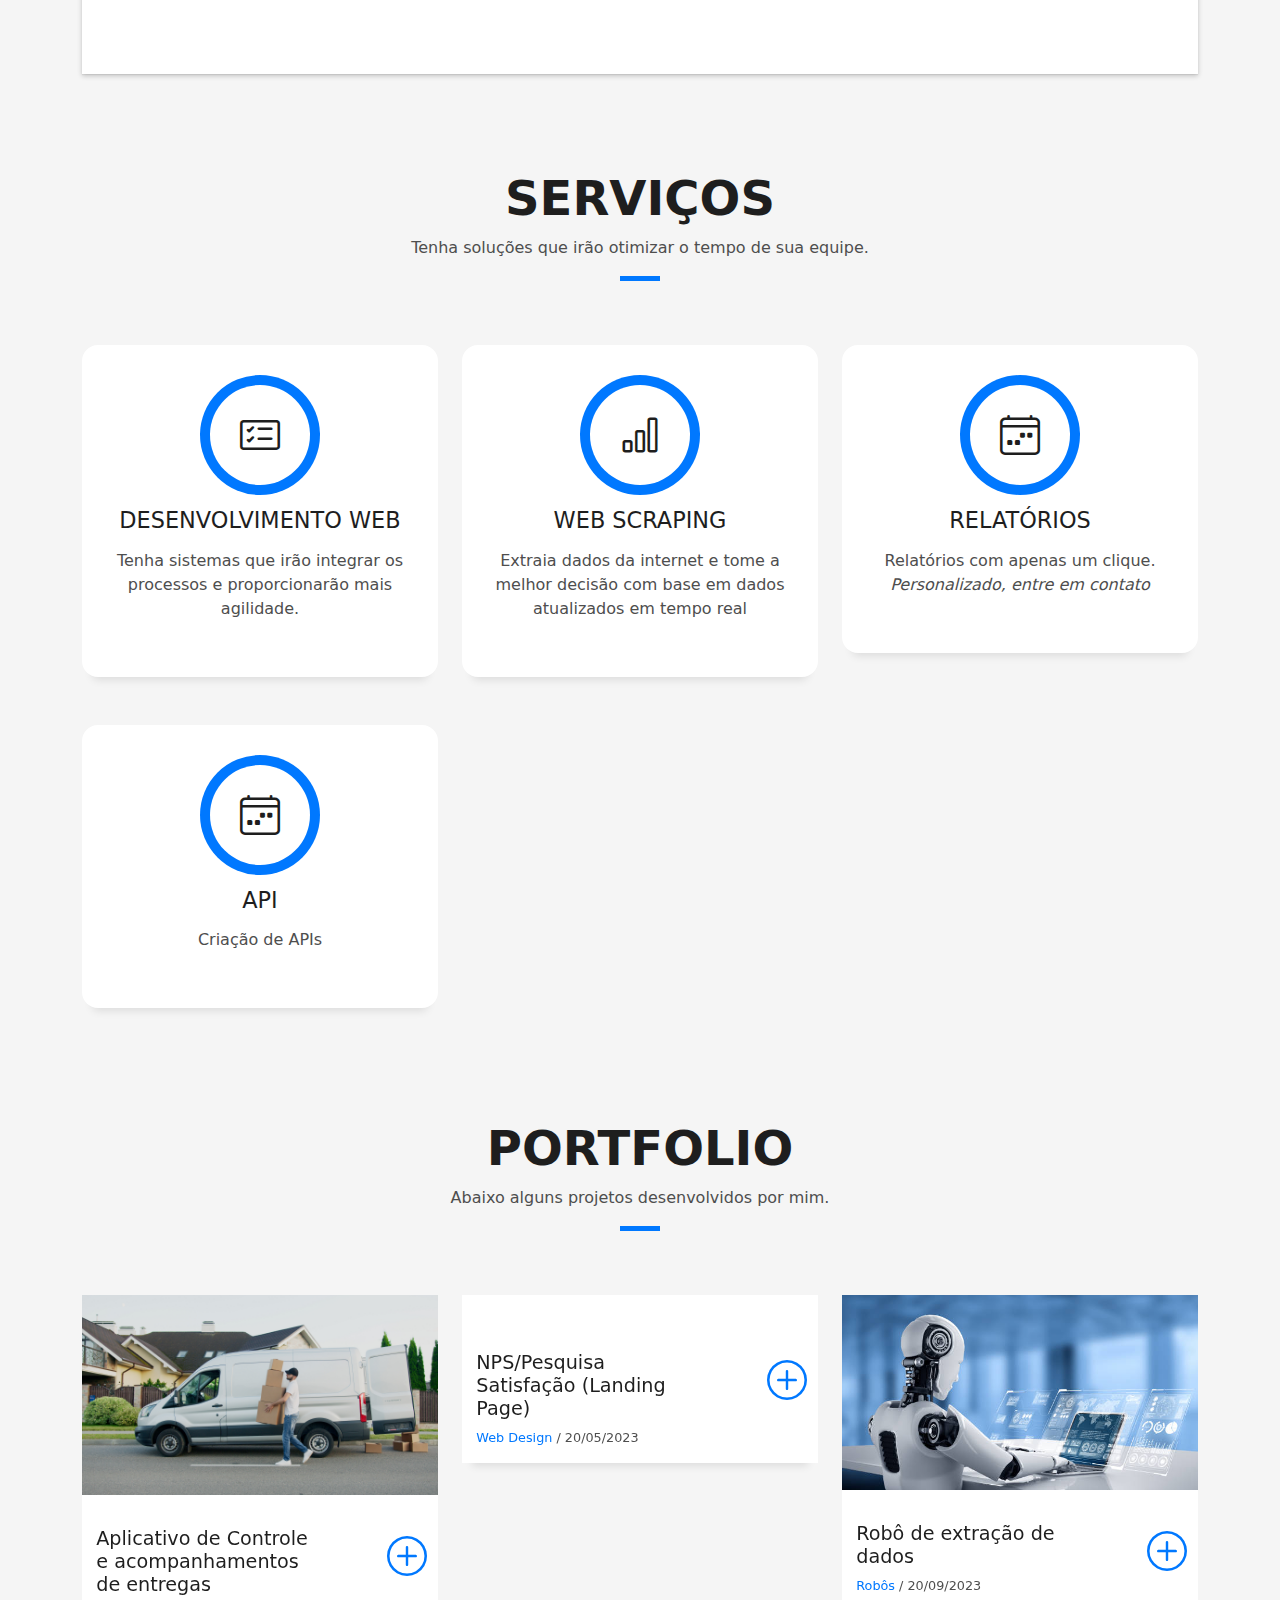
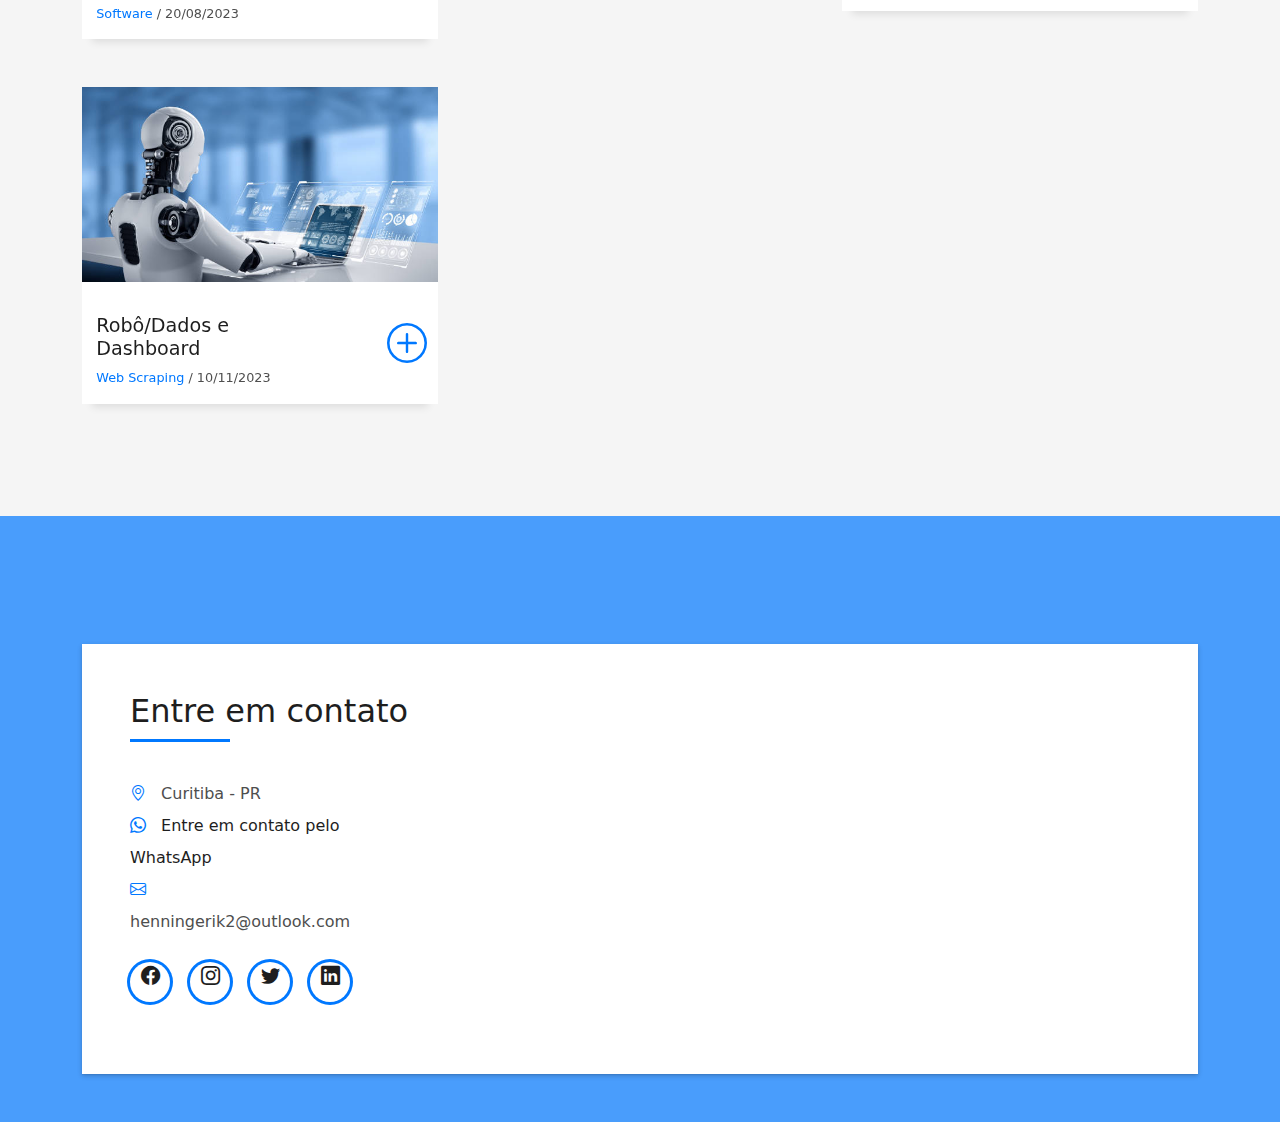
==== commit 2cee99b7: "Robo Dash" ====
--- a/index.html
+++ b/index.html
@@ -364,27 +364,29 @@
               </div>
             </div>
           </div>
-          <!--
+          
           <div class="col-md-4">
             <div class="work-box">
-              <a href="assets/img/work-4.jpg" data-gallery="portfolioGallery" class="portfolio-lightbox">
+              <a href="assets/img/robo.jpg" data-gallery="portfolioGallery" class="portfolio-lightbox">
                 <div class="work-img">
-                  <img src="assets/img/work-4.jpg" alt="" class="img-fluid">
+                  <img src="assets/img/robo.jpg" alt="" class="img-fluid">
                 </div>
               </a>
               <div class="work-content">
                 <div class="row">
                   <div class="col-sm-8">
-                    <h2 class="w-title">Bindo Laro Cado</h2>
+                    <h2 class="w-title">Robô/Dados e Dashboard</h2>
                     <div class="w-more">
-                      <span class="w-ctegory">Web Design</span> / <span class="w-date">18 Sep. 2018</span>
-                    </div>
-                  </div>
+                      <span class="w-ctegory">Web Scraping</span> / <span class="w-date">10/11/2023</span>
+                    </div>
+                  </div>
+                  
                   <div class="col-sm-4">
                     <div class="w-like">
-                      <a href="portfolio-details.html"> <span class="bi bi-plus-circle"></span></a>
-                    </div>
-                  </div>
+                      <a href="portfolio-dash.html"> <span class="bi bi-plus-circle"></span></a>
+                    </div>
+                  </div>
+                  <!--
                 </div>
               </div>
             </div>
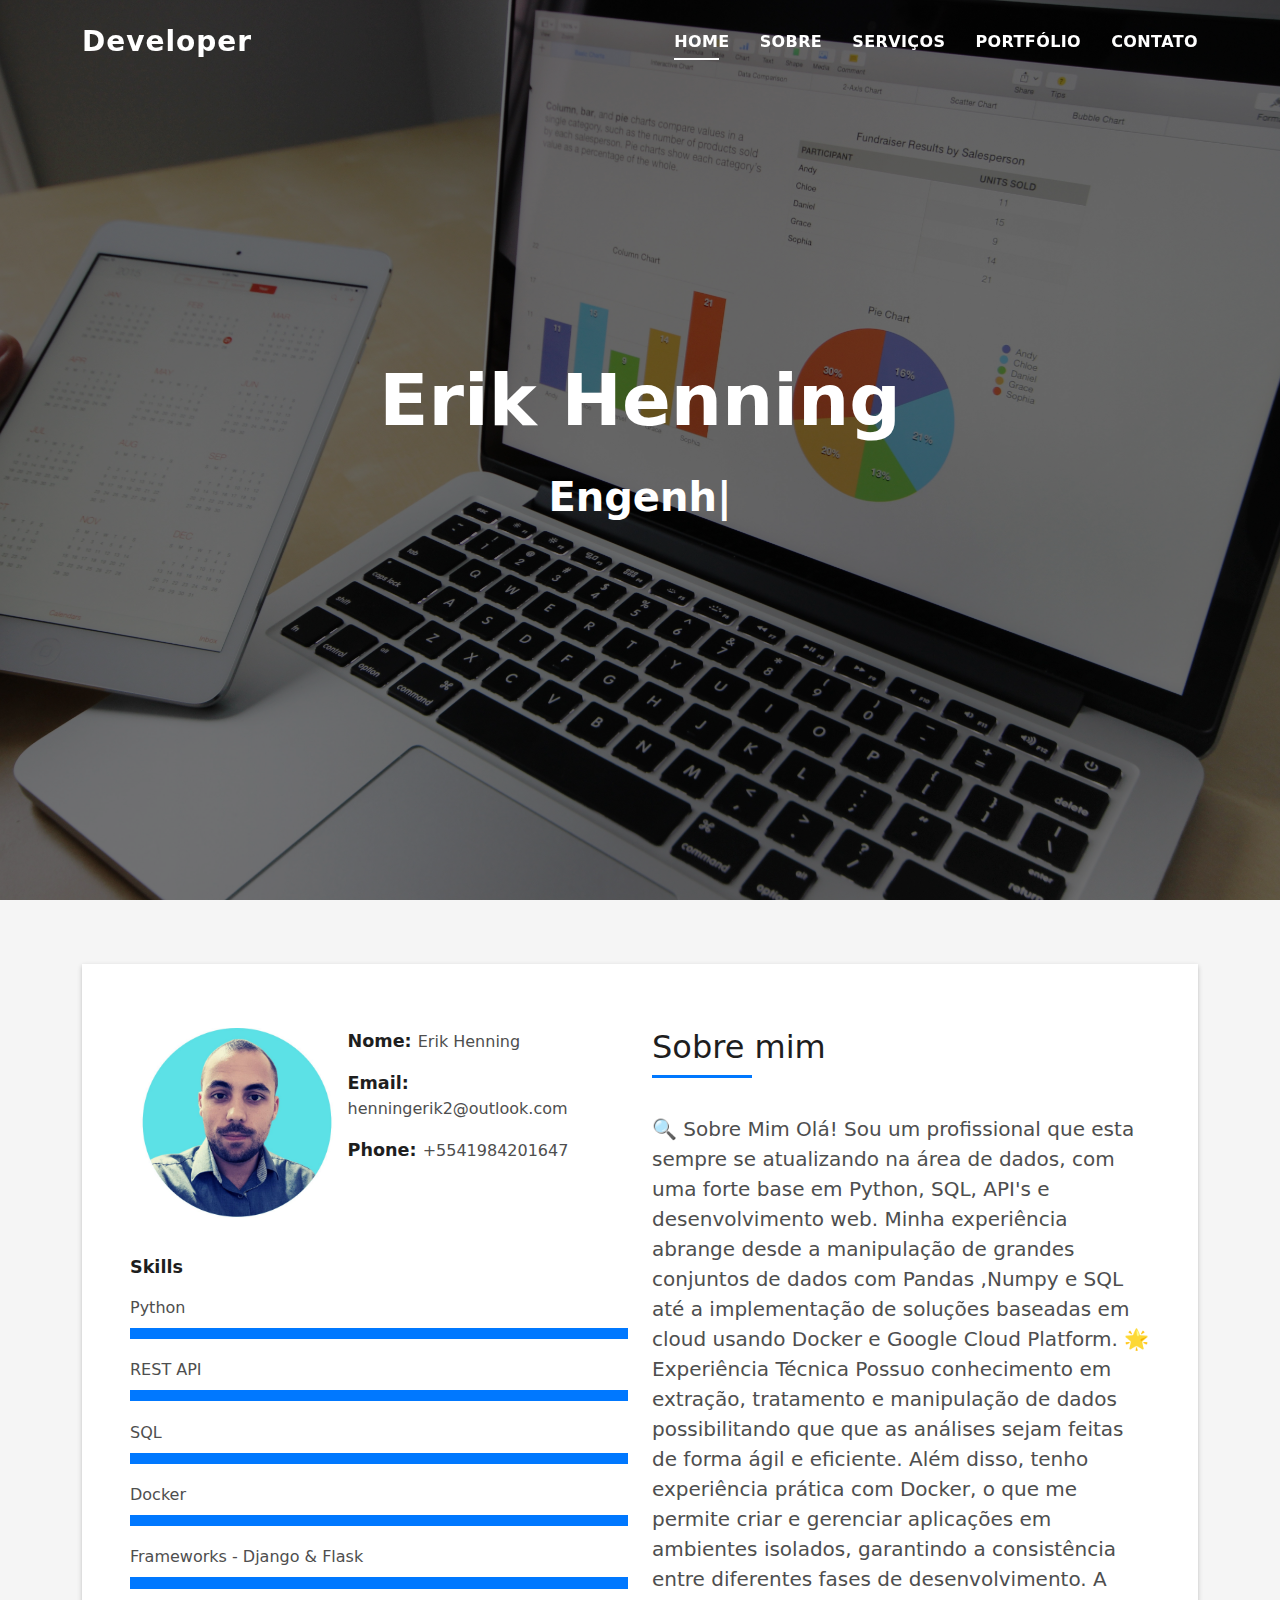
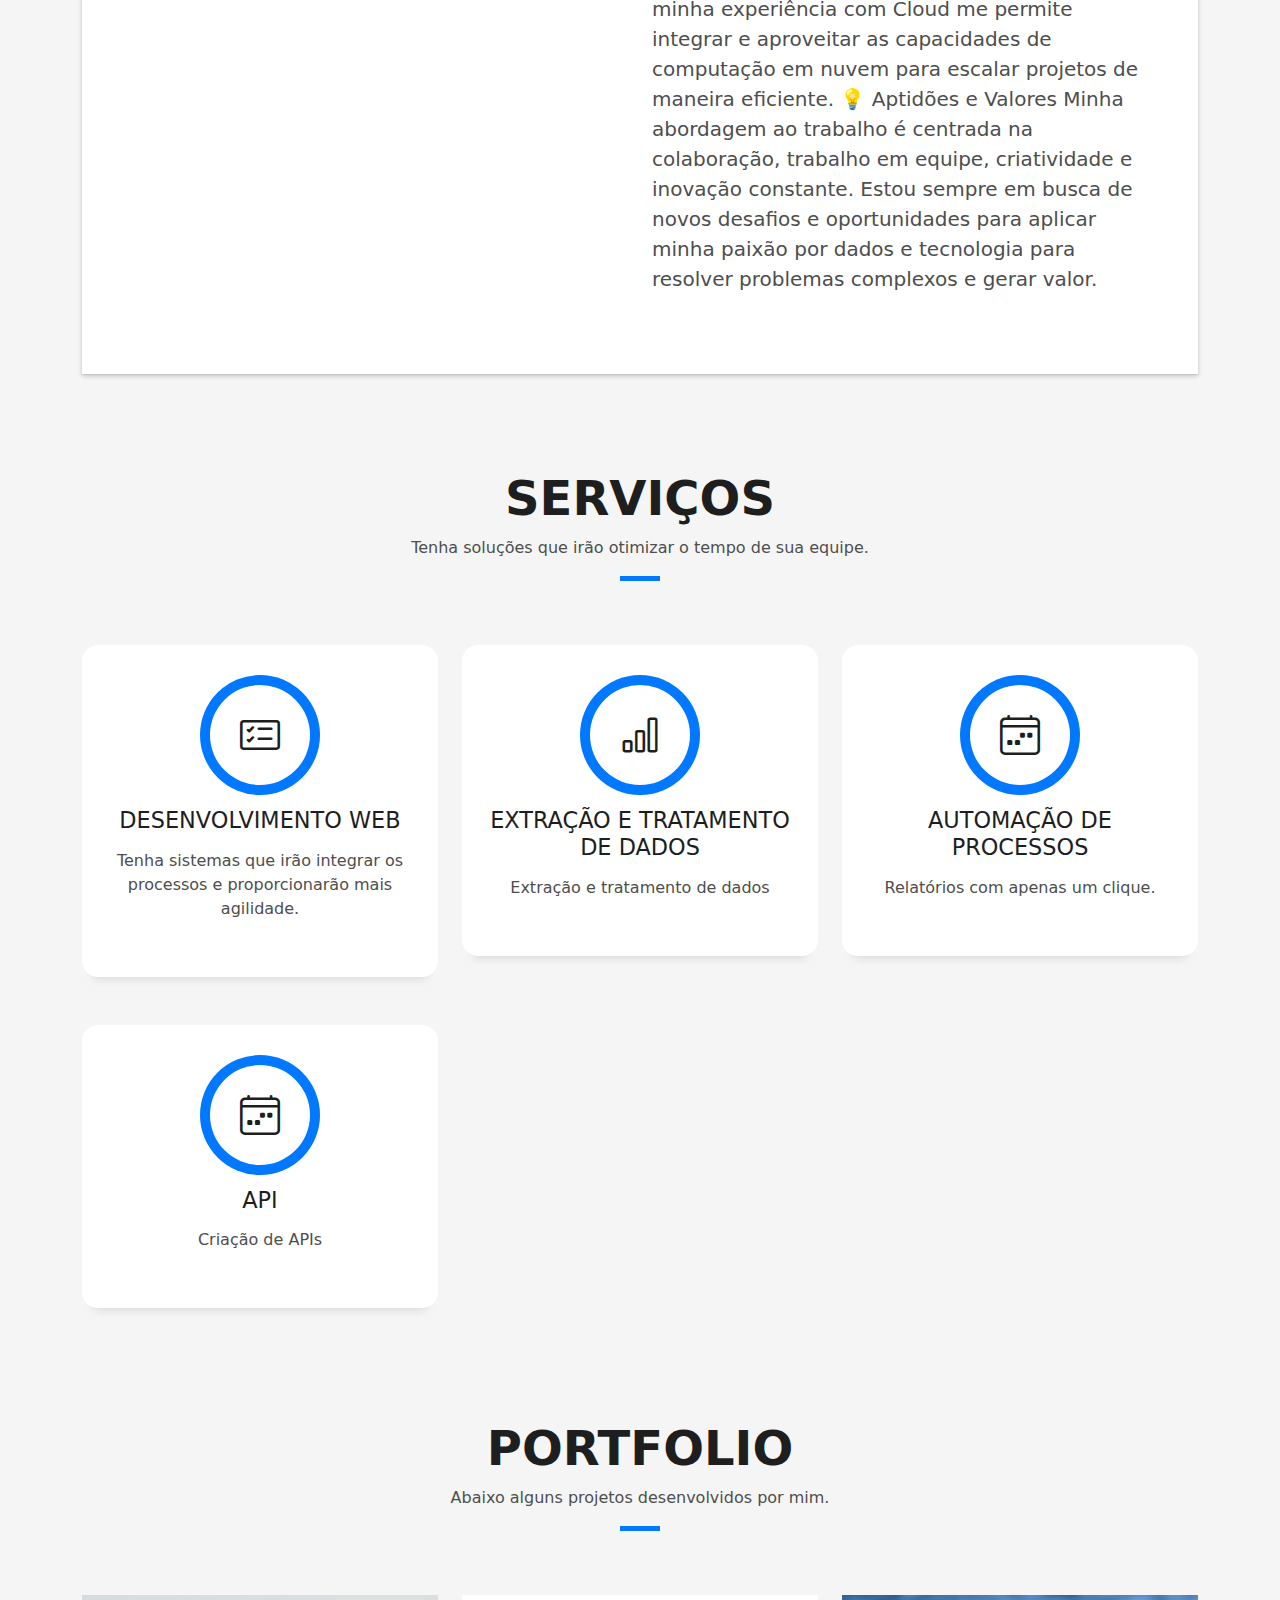
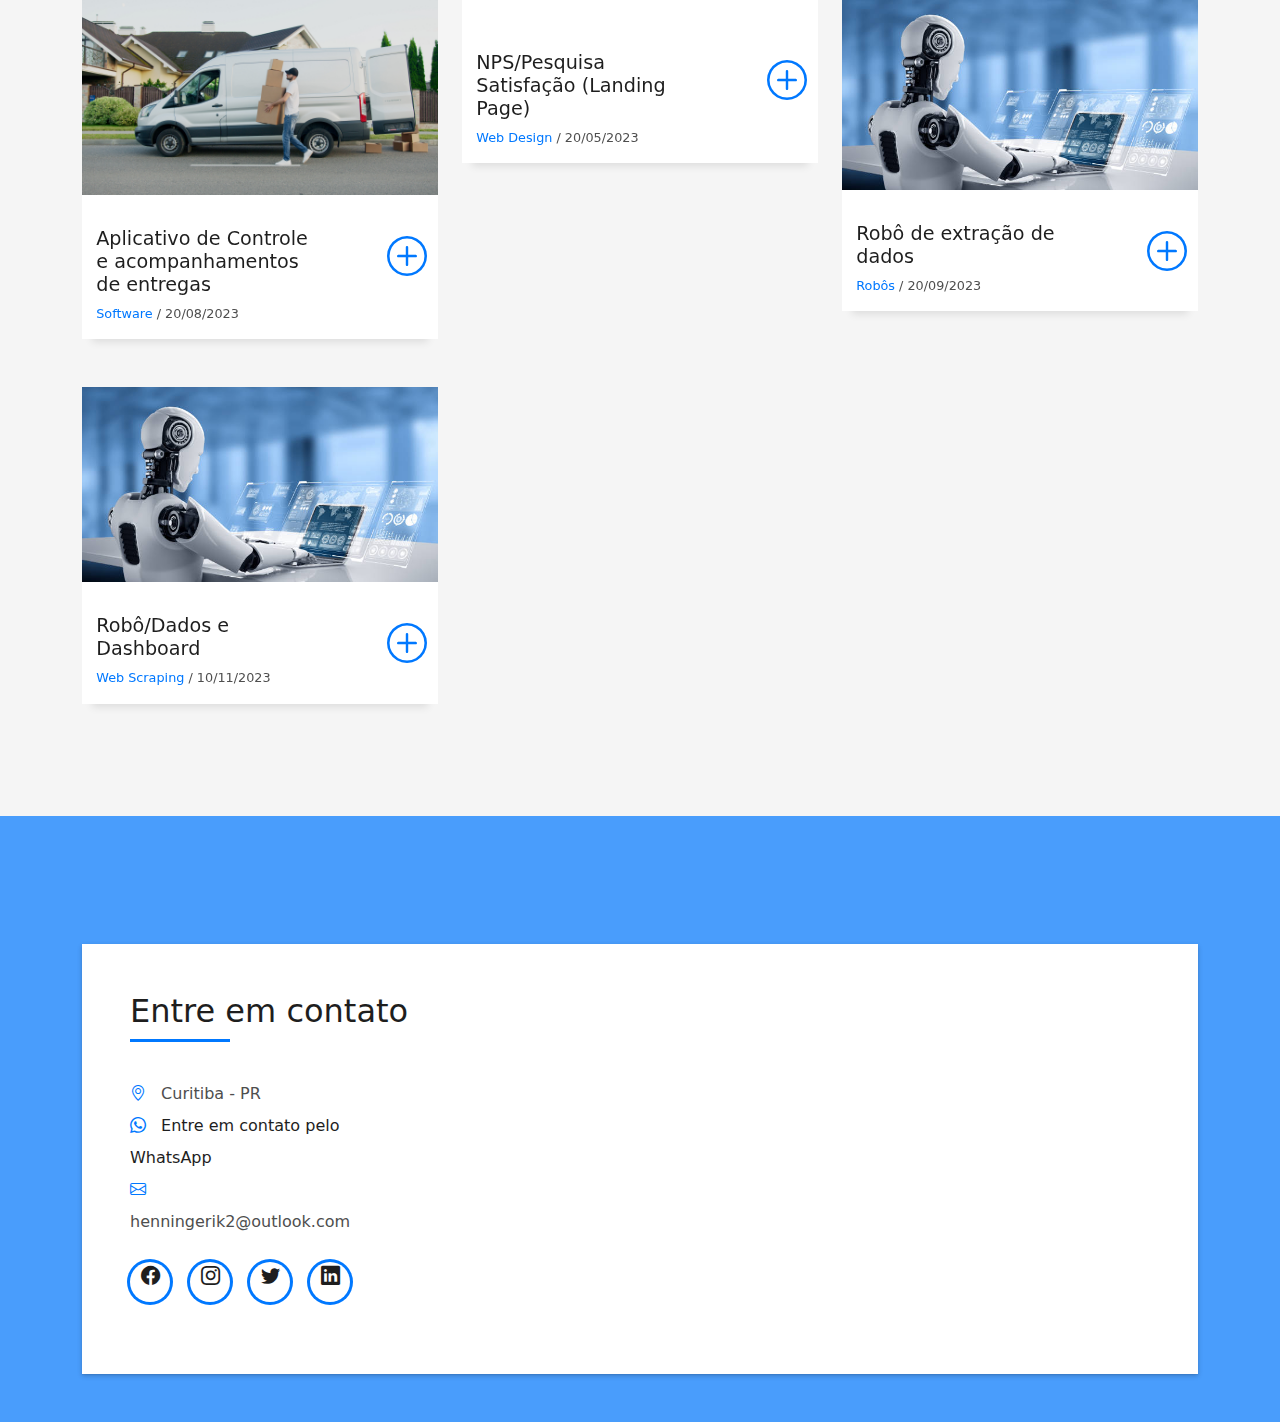
==== commit 0eff299c: "ajustes" ====
--- a/index.html
+++ b/index.html
@@ -63,7 +63,7 @@
         <div class="container">
           <!--<p class="display-6 color-d">Hello, world!</p>-->
           <h1 class="hero-title mb-4">Erik Henning</h1>
-          <p class="hero-subtitle"><span class="typed" data-typed-items="Desenvolvimento de Softwares, Automações, Web Scraping"></span></p>
+          <p class="hero-subtitle"><span class="typed" data-typed-items="Engenheiro de Dados, Automações, API's"></span></p>
           <!-- <p class="pt-3"><a class="btn btn-primary btn js-scroll px-4" href="#about" role="button">Learn More</a></p> -->
         </div>
       </div>
@@ -104,11 +104,11 @@
                     <div class="progress">
                       <div class="progress-bar" role="progressbar" style="width: 100%" aria-valuenow="75" aria-valuemin="0" aria-valuemax="100"></div>
                     </div>
-                    <span>HTML</span> <span class="pull-right"></span>
+                    <span>SQL</span> <span class="pull-right"></span>
                     <div class="progress">
                       <div class="progress-bar" role="progressbar" style="width: 100%" aria-valuenow="50" aria-valuemin="0" aria-valuemax="100"></div>
                     </div>
-                    <span>SQL</span> <span class="pull-right"></span>
+                    <span>Docker</span> <span class="pull-right"></span>
                     <div class="progress">
                       <div class="progress-bar" role="progressbar" style="width: 100%;" aria-valuenow="100" aria-valuemin="0" aria-valuemax="100"></div>
                     </div>
@@ -126,9 +126,17 @@
                       </h5>
                     </div>
                     <p class="lead">
-                      Sou um desenvolvedor , especializado em desenvolvimento web, automação de processos, análise de dados e integração de APIs. Procuro encontrar soluções inovadoras para desafios complexos, sempre com foco em otimização e eficiência.
-                      Atualmente, atuo em uma rede varejista, onde desenvolvo e implemento soluções tecnológicas que têm transformado e otimizado processos operacionais através de aplicativos personalizados e integrações de API.
-                      Minha expertise reside principalmente no Python, uma linguagem versátil e poderosa. Tenho profundo conhecimento em frameworks como Django e Flask, e sou adepto no uso de bibliotecas avançadas para análise de dados e web scraping.
+                      🔍 Sobre Mim
+
+Olá! Sou um profissional que esta sempre se atualizando na área de dados, com uma forte base em Python, SQL, API's e desenvolvimento web. Minha experiência abrange desde a manipulação de grandes conjuntos de dados com Pandas ,Numpy e SQL até a implementação de soluções baseadas em cloud usando Docker e Google Cloud Platform.
+
+🌟 Experiência Técnica
+
+Possuo conhecimento em extração, tratamento e manipulação de dados possibilitando que que as análises sejam feitas de forma ágil e eficiente. Além disso, tenho experiência prática com Docker, o que me permite criar e gerenciar aplicações em ambientes isolados, garantindo a consistência entre diferentes fases de desenvolvimento. A minha experiência com Cloud me permite integrar e aproveitar as capacidades de computação em nuvem para escalar projetos de maneira eficiente.
+
+💡 Aptidões e Valores
+
+Minha abordagem ao trabalho é centrada na colaboração, trabalho em equipe, criatividade e inovação constante. Estou sempre em busca de novos desafios e oportunidades para aplicar minha paixão por dados e tecnologia para resolver problemas complexos e gerar valor.
                     </p>
                     
                     
@@ -178,10 +186,9 @@
                 <span class="ico-circle"><i class="bi bi-bar-chart"></i></span>
               </div>
               <div class="service-content">
-                <h2 class="s-title">Web Scraping</h2>
+                <h2 class="s-title">Extração e tratamento de dados</h2>
                 <p class="s-description text-center">
-                  Extraia dados da internet e tome a melhor decisão com base em 
-                  dados atualizados em tempo real
+                  Extração e tratamento de dados
                 </p>
               </div>
             </div>
@@ -194,10 +201,9 @@
                 <span class="ico-circle"><i class="bi bi-calendar4-week"></i></span>
               </div>
               <div class="service-content">
-                <h2 class="s-title">Relatórios</h2>
+                <h2 class="s-title">Automação de processos</h2>
                 <p class="s-description text-center">
                   Relatórios com apenas um clique.<br>
-                  <i>Personalizado, entre em contato</i>
                 </p>
               </div>
             </div>
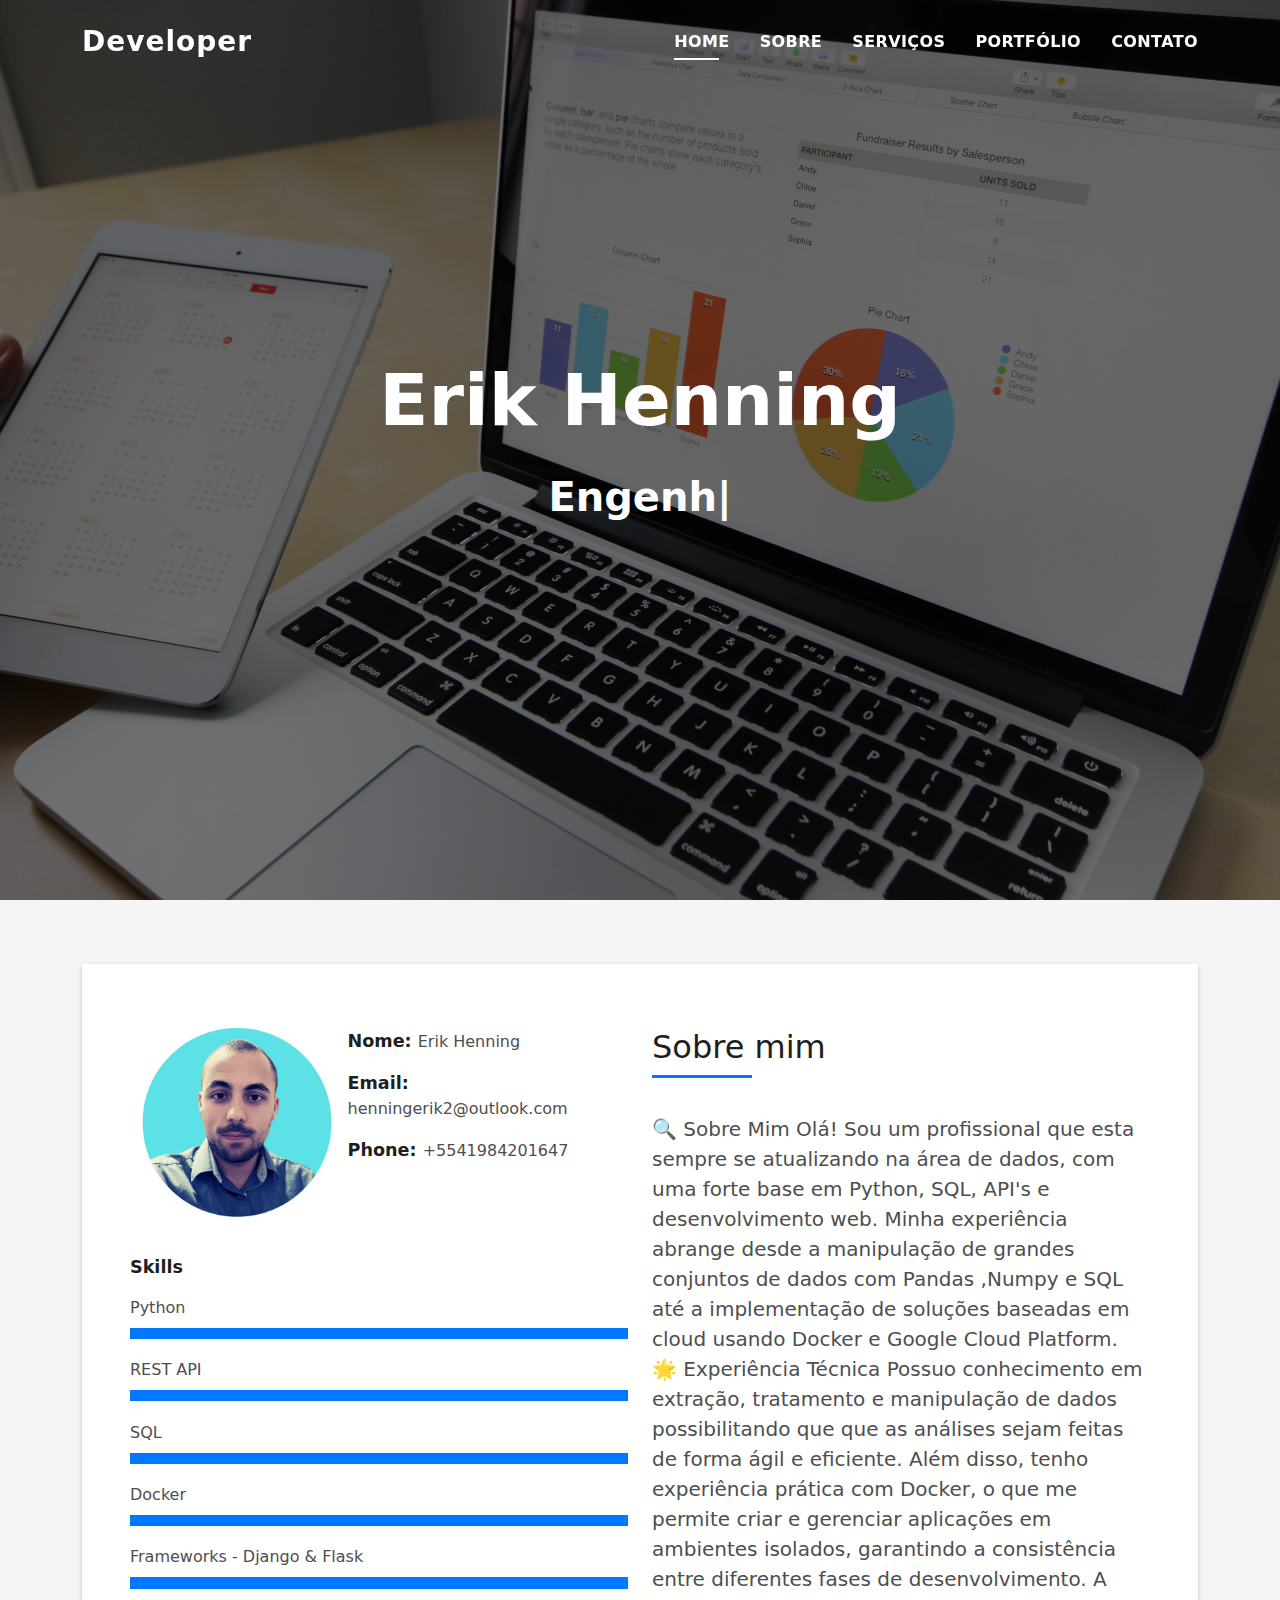
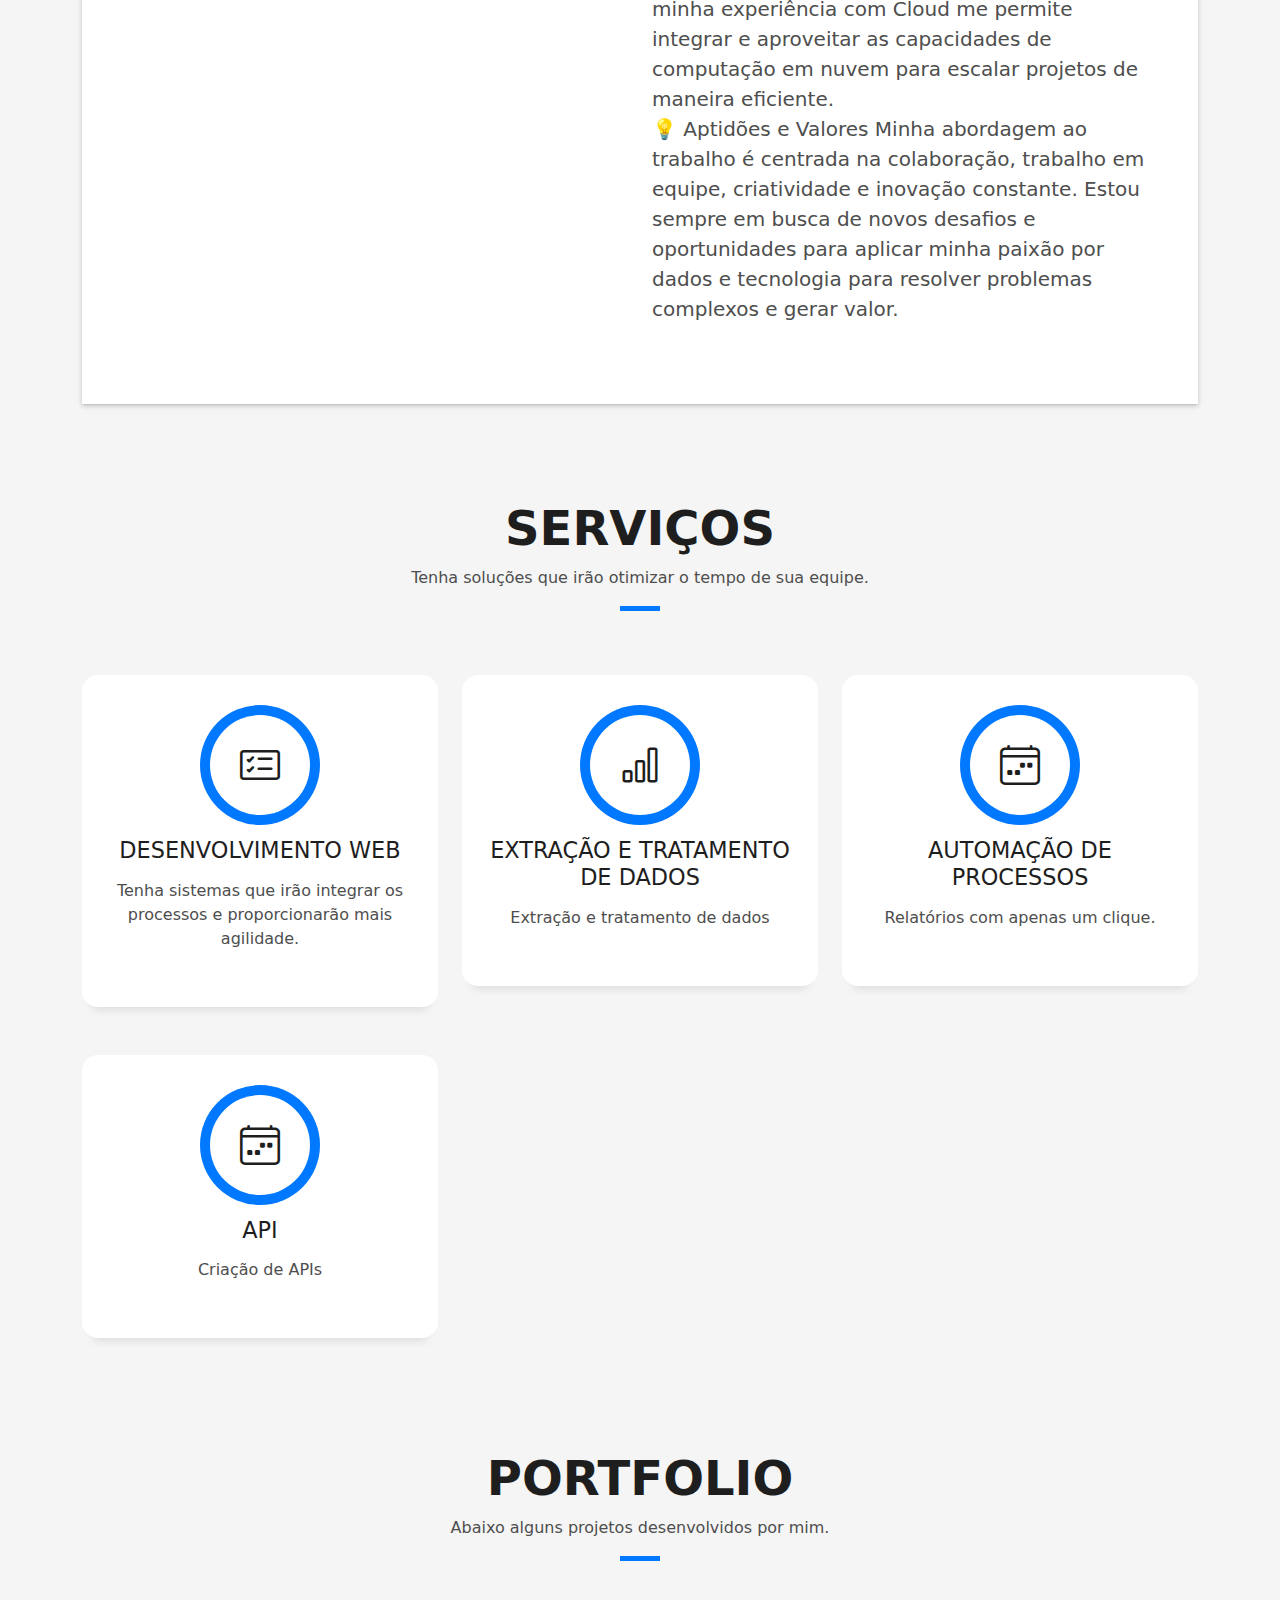
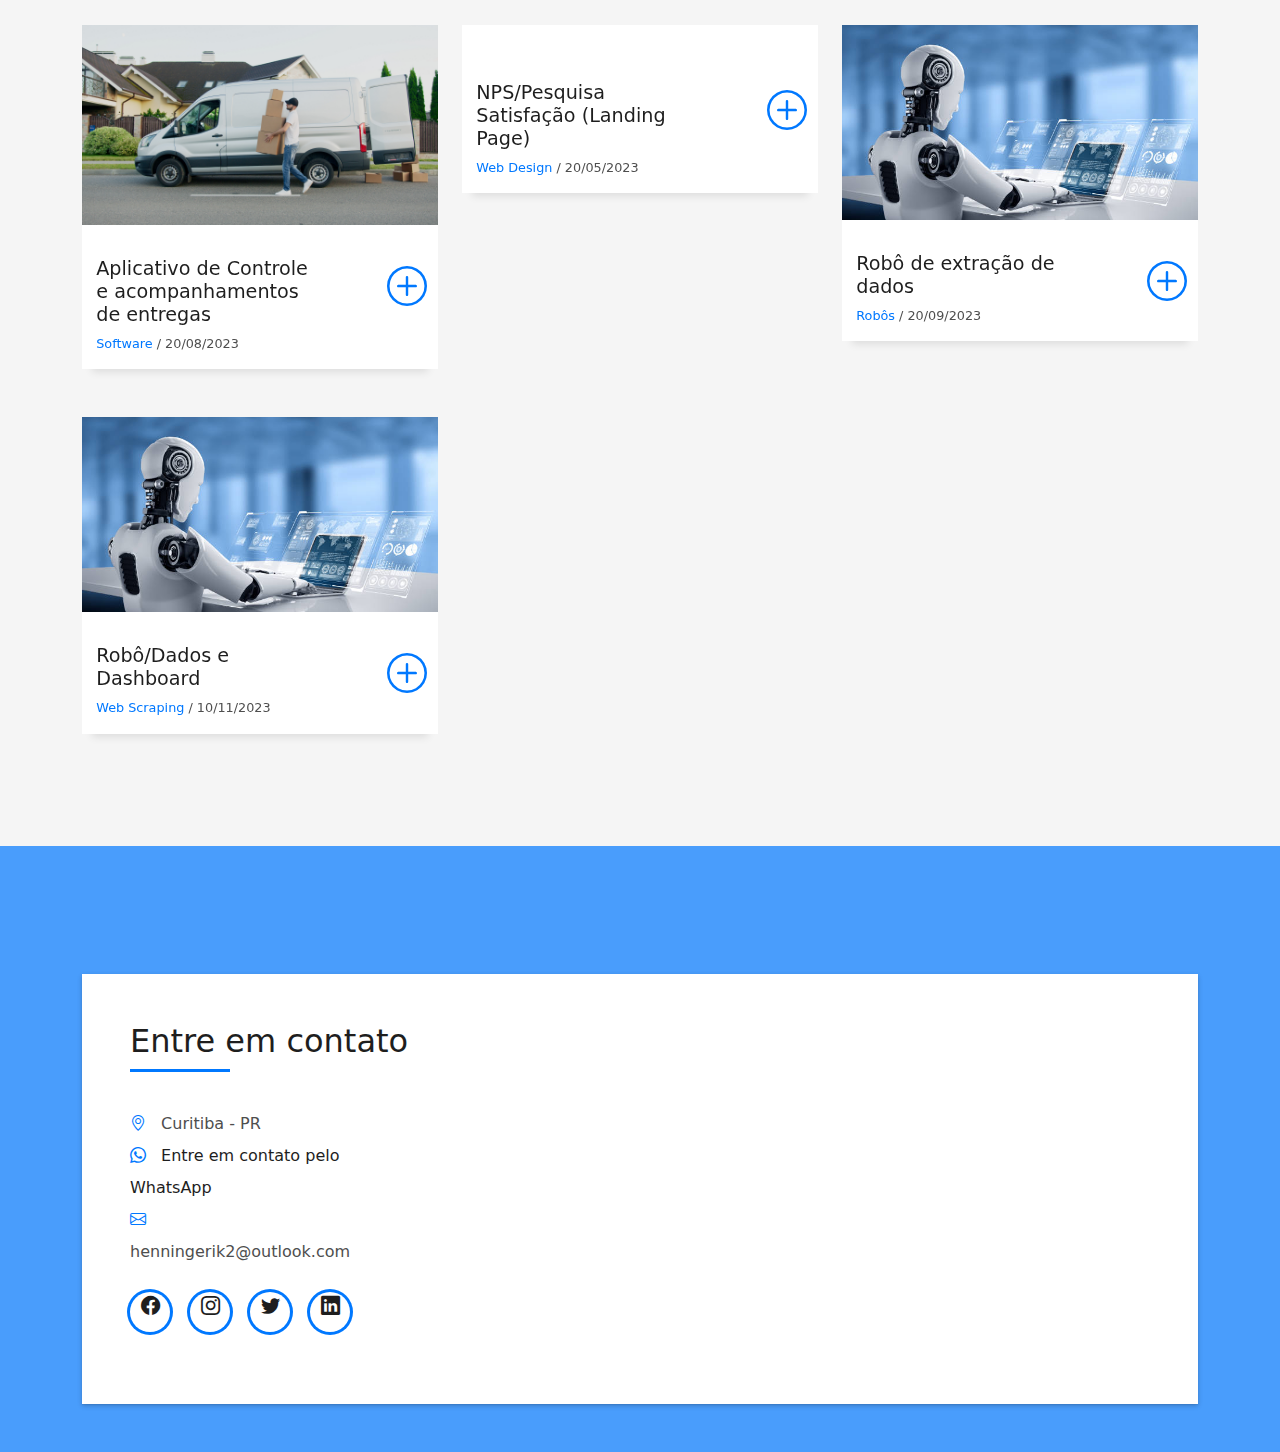
==== commit 5975fac9: "ajuste" ====
--- a/index.html
+++ b/index.html
@@ -129,11 +129,11 @@
                       🔍 Sobre Mim
 
 Olá! Sou um profissional que esta sempre se atualizando na área de dados, com uma forte base em Python, SQL, API's e desenvolvimento web. Minha experiência abrange desde a manipulação de grandes conjuntos de dados com Pandas ,Numpy e SQL até a implementação de soluções baseadas em cloud usando Docker e Google Cloud Platform.
-
+<br>
 🌟 Experiência Técnica
 
 Possuo conhecimento em extração, tratamento e manipulação de dados possibilitando que que as análises sejam feitas de forma ágil e eficiente. Além disso, tenho experiência prática com Docker, o que me permite criar e gerenciar aplicações em ambientes isolados, garantindo a consistência entre diferentes fases de desenvolvimento. A minha experiência com Cloud me permite integrar e aproveitar as capacidades de computação em nuvem para escalar projetos de maneira eficiente.
-
+<br>
 💡 Aptidões e Valores
 
 Minha abordagem ao trabalho é centrada na colaboração, trabalho em equipe, criatividade e inovação constante. Estou sempre em busca de novos desafios e oportunidades para aplicar minha paixão por dados e tecnologia para resolver problemas complexos e gerar valor.
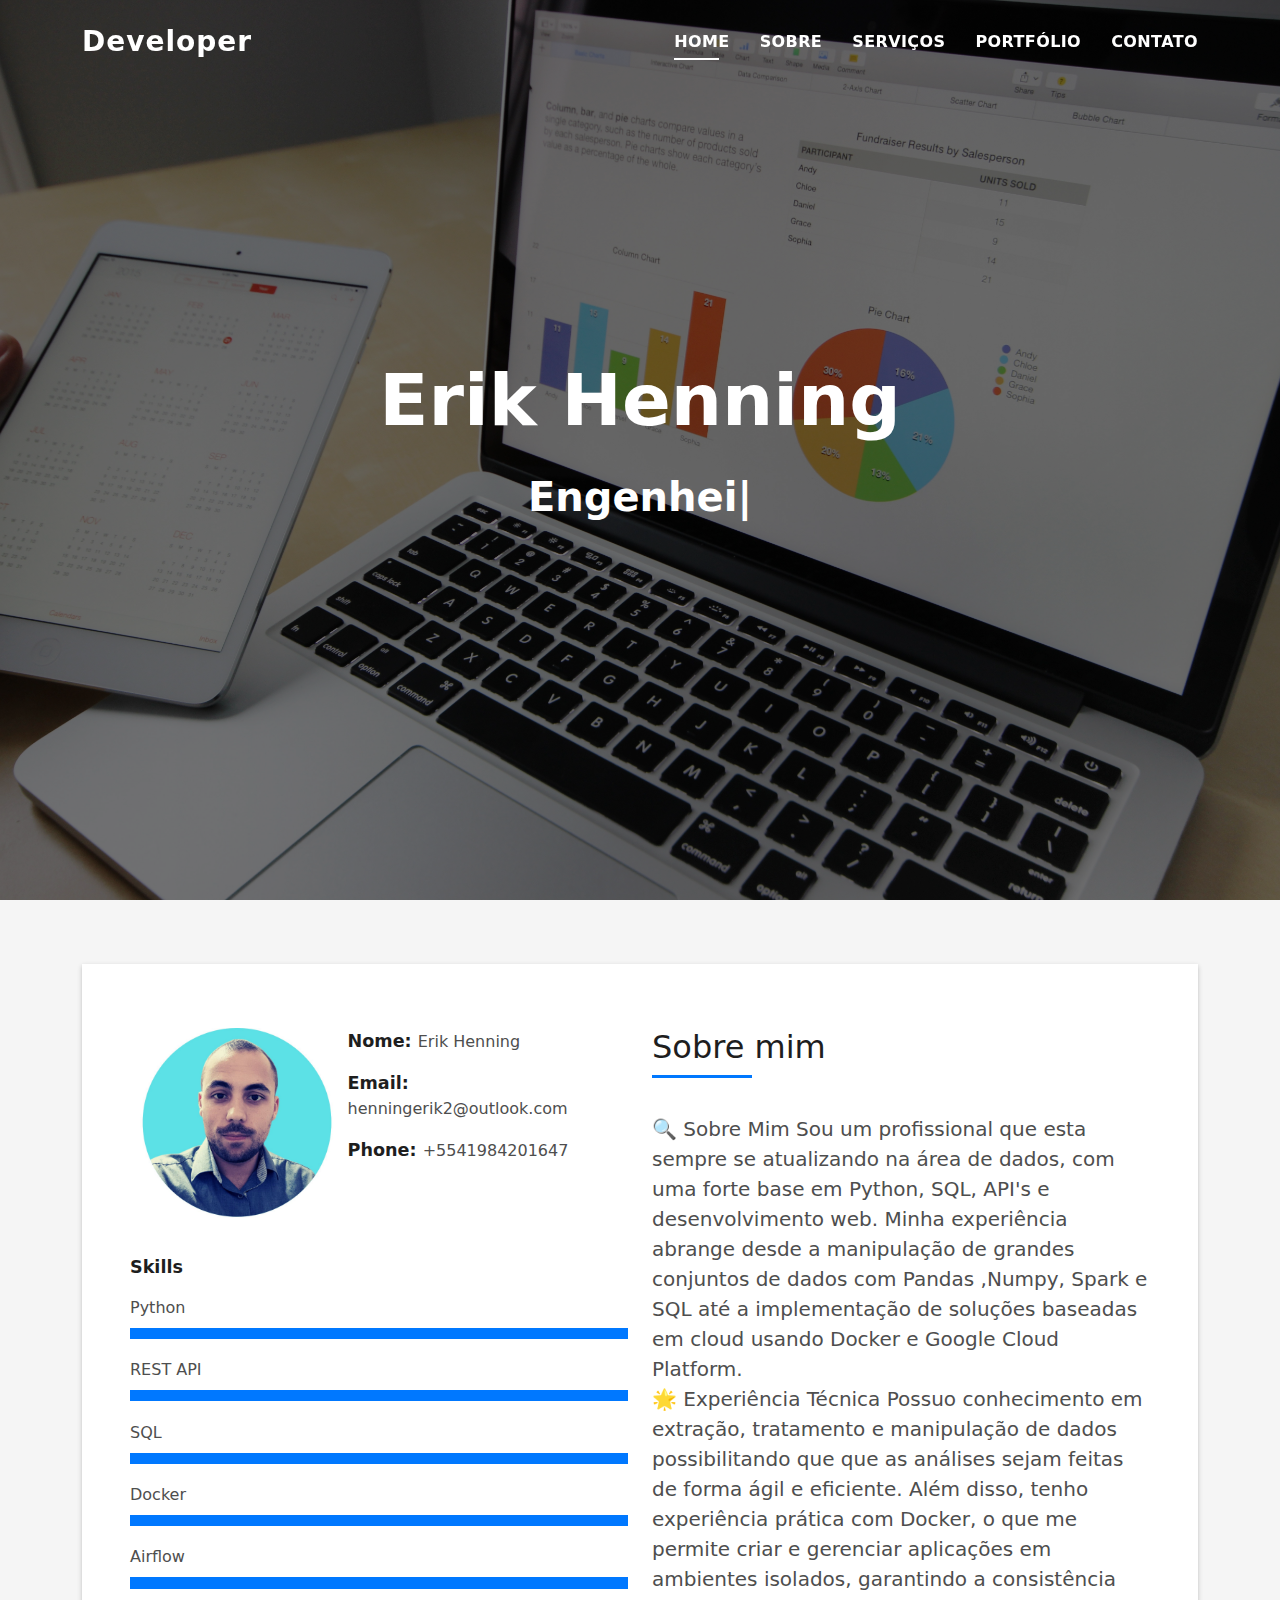
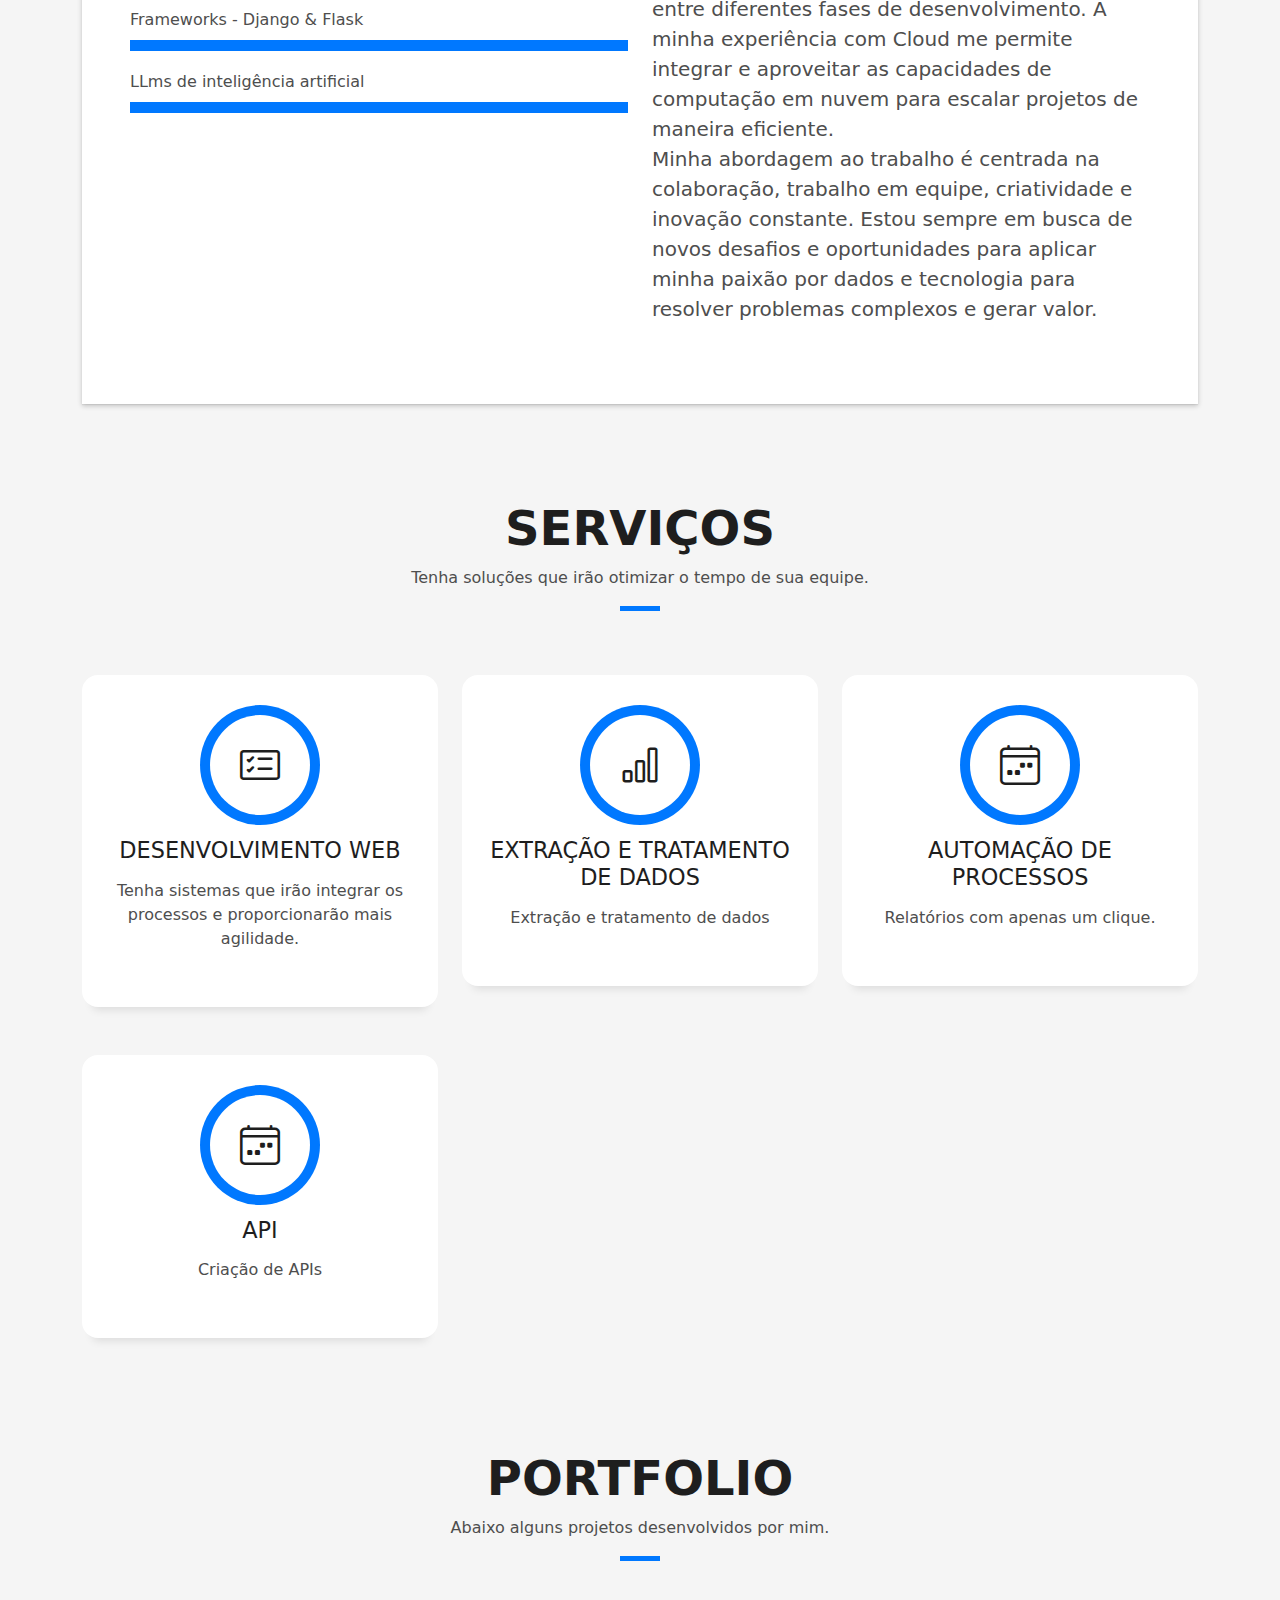
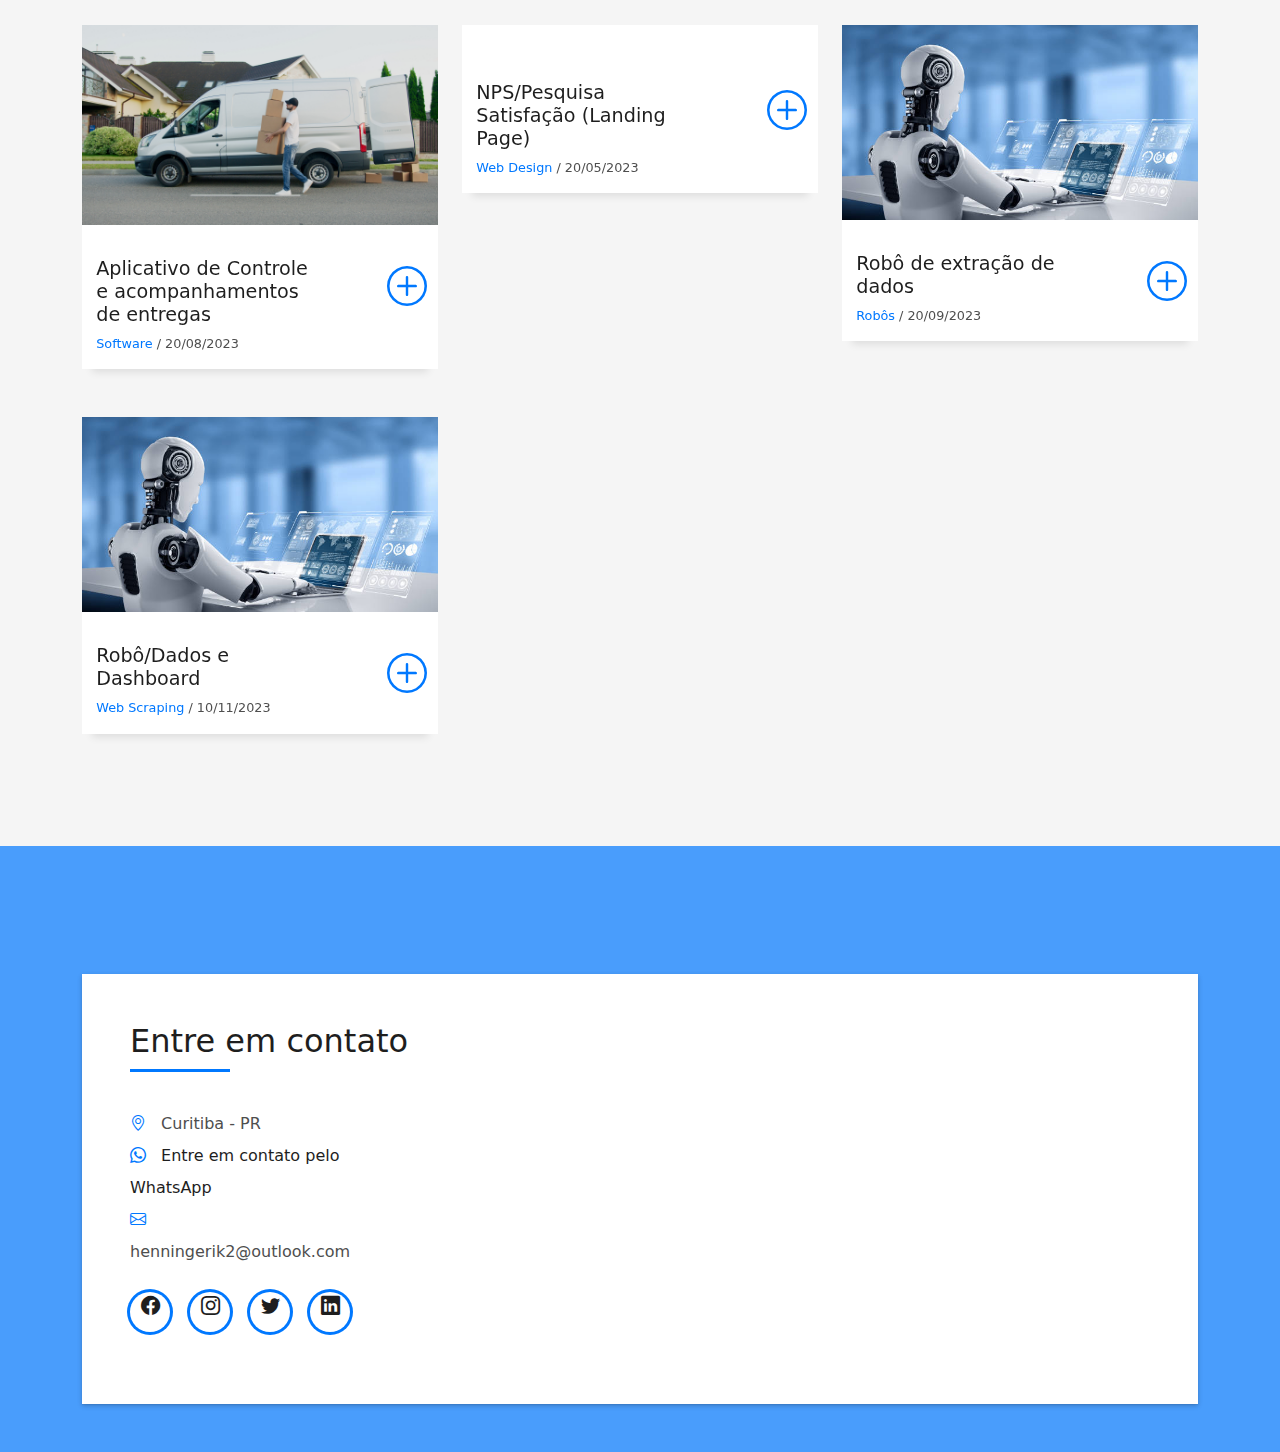
==== commit 044a10d2: "ajustes index" ====
--- a/index.html
+++ b/index.html
@@ -112,7 +112,15 @@
                     <div class="progress">
                       <div class="progress-bar" role="progressbar" style="width: 100%;" aria-valuenow="100" aria-valuemin="0" aria-valuemax="100"></div>
                     </div>
+                    <span>Airflow</span> <span class="pull-right"></span>
+                    <div class="progress">
+                      <div class="progress-bar" role="progressbar" style="width: 100%;" aria-valuenow="100" aria-valuemin="0" aria-valuemax="100"></div>
+                    </div>
                     <span>Frameworks - Django & Flask</span> <span class="pull-right"></span>
+                    <div class="progress">
+                      <div class="progress-bar" role="progressbar" style="width: 100%" aria-valuenow="90" aria-valuemin="0" aria-valuemax="100"></div>
+                    </div>
+                    <span>LLms de inteligência artificial</span> <span class="pull-right"></span>
                     <div class="progress">
                       <div class="progress-bar" role="progressbar" style="width: 100%" aria-valuenow="90" aria-valuemin="0" aria-valuemax="100"></div>
                     </div>
@@ -128,13 +136,12 @@
                     <p class="lead">
                       🔍 Sobre Mim
 
-Olá! Sou um profissional que esta sempre se atualizando na área de dados, com uma forte base em Python, SQL, API's e desenvolvimento web. Minha experiência abrange desde a manipulação de grandes conjuntos de dados com Pandas ,Numpy e SQL até a implementação de soluções baseadas em cloud usando Docker e Google Cloud Platform.
+Sou um profissional que esta sempre se atualizando na área de dados, com uma forte base em Python, SQL, API's e desenvolvimento web. Minha experiência abrange desde a manipulação de grandes conjuntos de dados com Pandas ,Numpy, Spark e SQL até a implementação de soluções baseadas em cloud usando Docker e Google Cloud Platform.
 <br>
 🌟 Experiência Técnica
 
 Possuo conhecimento em extração, tratamento e manipulação de dados possibilitando que que as análises sejam feitas de forma ágil e eficiente. Além disso, tenho experiência prática com Docker, o que me permite criar e gerenciar aplicações em ambientes isolados, garantindo a consistência entre diferentes fases de desenvolvimento. A minha experiência com Cloud me permite integrar e aproveitar as capacidades de computação em nuvem para escalar projetos de maneira eficiente.
 <br>
-💡 Aptidões e Valores
 
 Minha abordagem ao trabalho é centrada na colaboração, trabalho em equipe, criatividade e inovação constante. Estou sempre em busca de novos desafios e oportunidades para aplicar minha paixão por dados e tecnologia para resolver problemas complexos e gerar valor.
                     </p>
